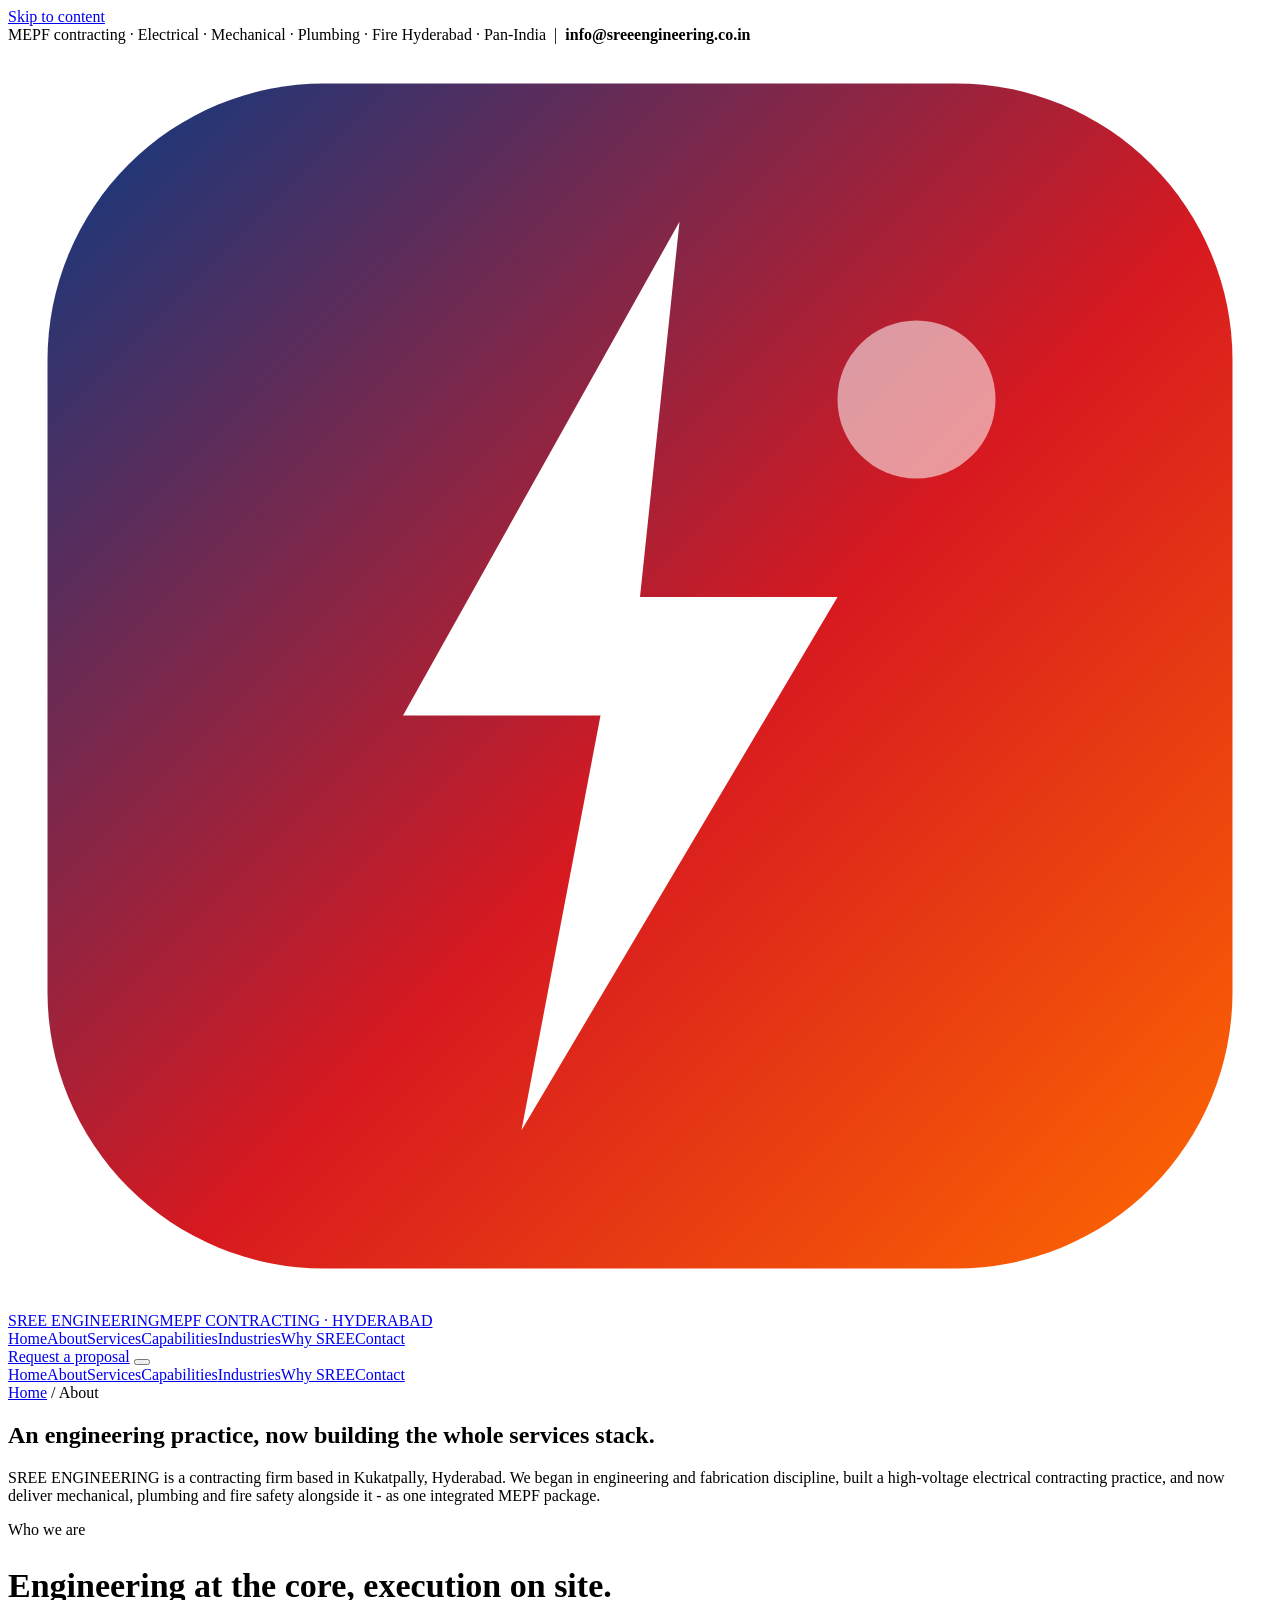
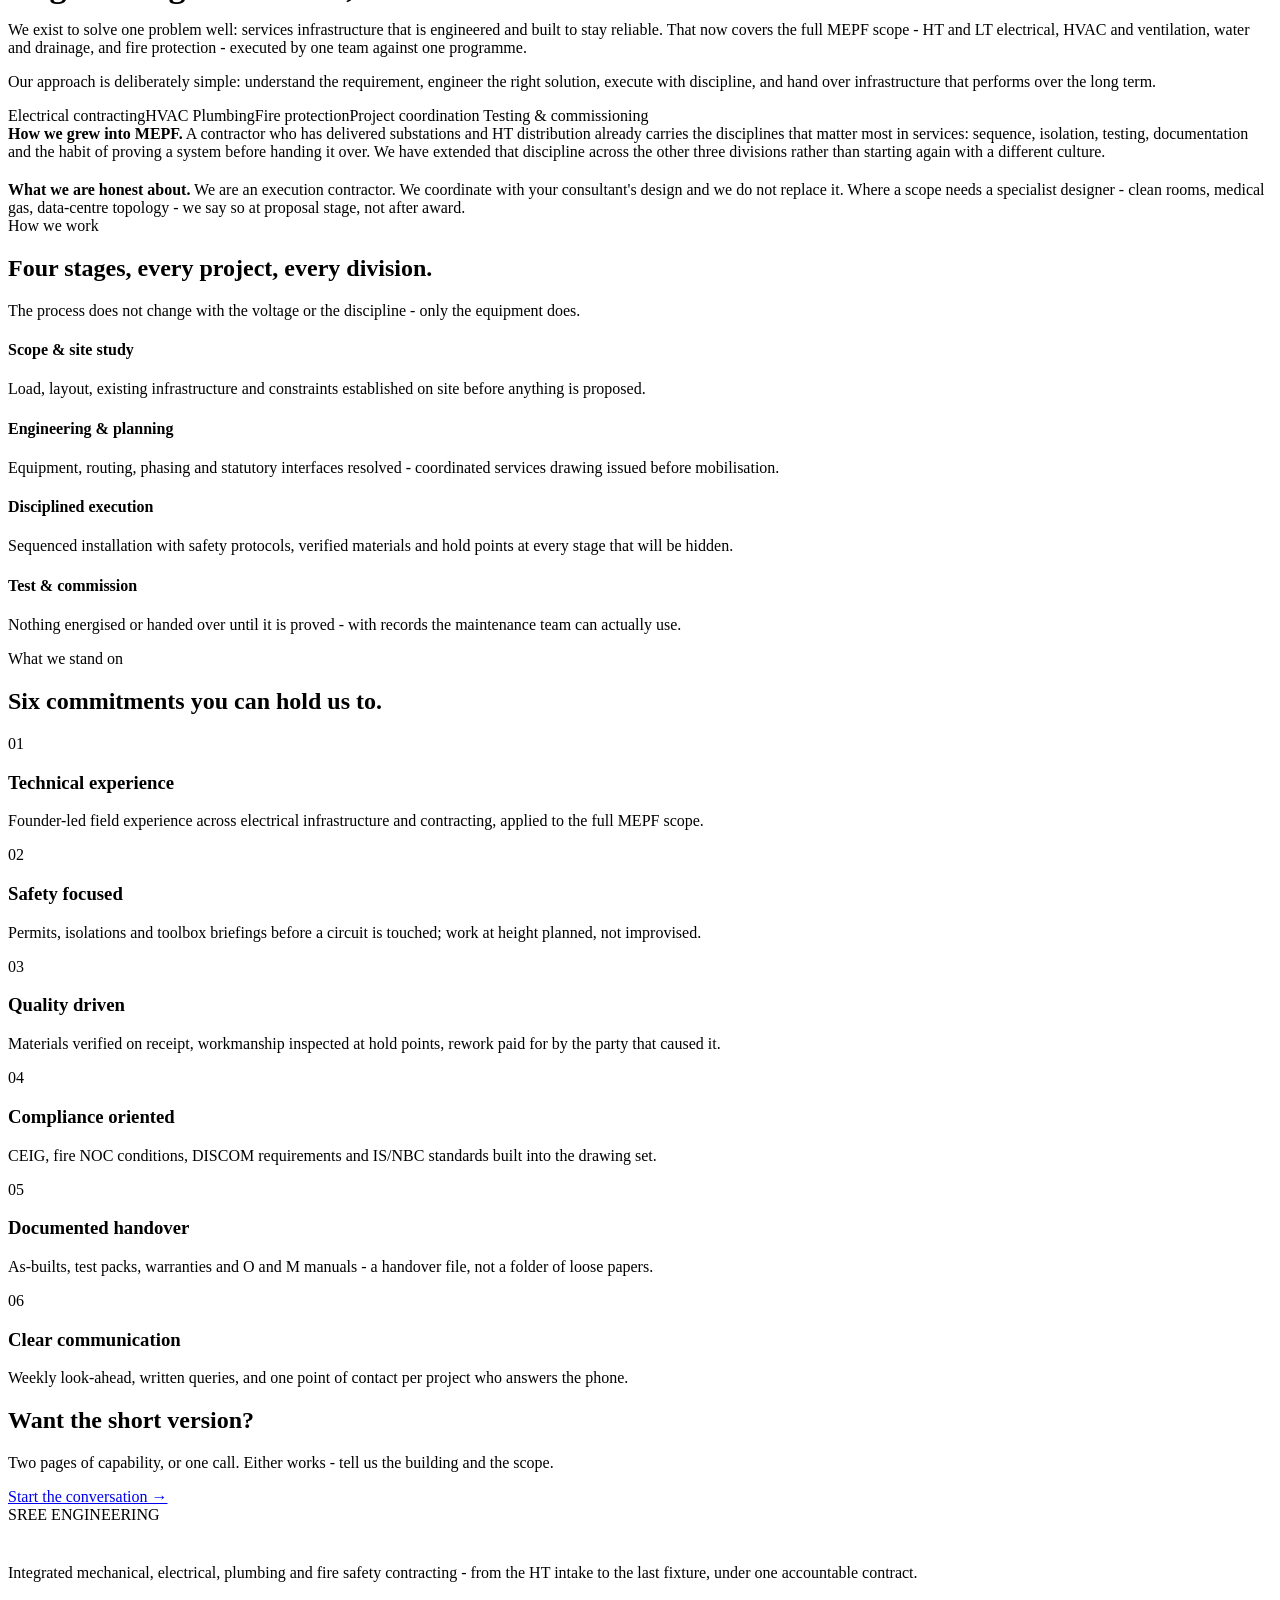
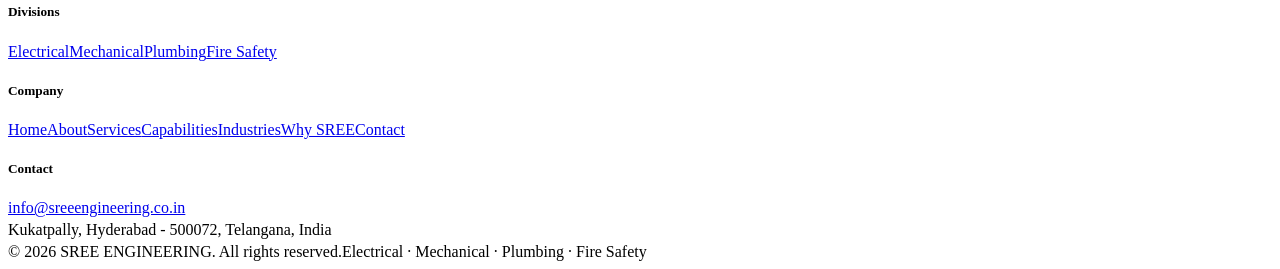
==== about.html @ 5184d6db "Add about.html" ====
<!DOCTYPE html>
<html lang="en">
<head>
<meta charset="utf-8">
<meta name="viewport" content="width=device-width,initial-scale=1">
<title>About | SREE ENGINEERING - MEPF Contracting Practice, Hyderabad</title>
<meta name="description" content="An engineering-led contracting practice in Hyderabad delivering integrated MEPF: electrical, mechanical, plumbing and fire safety, from design coordination to commissioning and handover.">
<meta name="theme-color" content="#111111">
<link rel="preconnect" href="https://fonts.googleapis.com">
<link rel="preconnect" href="https://fonts.gstatic.com" crossorigin>
<link href="https://fonts.googleapis.com/css2?family=Poppins:wght@600;700;800&family=Roboto:wght@400;500;700&family=JetBrains+Mono:wght@500&display=swap" rel="stylesheet">
<link rel="stylesheet" href="assets/style.css">
<link rel="icon" href="data:image/svg+xml,<svg xmlns='http://www.w3.org/2000/svg' viewBox='0 0 64 64'><rect width='64' height='64' rx='14' fill='%23D71920'/><path d='M34 8 20 34h10l-4 22 16-27H32z' fill='white'/></svg>">
</head>
<body>
<a class="skip" href="#main">Skip to content</a>
<div class="topbar"><div class="wrap">
  <span class="hide-m">MEPF contracting &middot; Electrical &middot; Mechanical &middot; Plumbing &middot; Fire</span>
  <span>Hyderabad &middot; Pan-India &nbsp;|&nbsp; <b>info@sreeengineering.co.in</b></span>
</div></div>
<header class="nav"><div class="wrap nav-inner">
  <a class="brand" href="index.html"><svg class="brand-mark" viewBox="0 0 64 64" aria-hidden="true">
<defs><linearGradient id="bg1" x1="0" y1="0" x2="1" y2="1">
<stop offset="0" stop-color="#0A3A82"/><stop offset=".55" stop-color="#D71920"/><stop offset="1" stop-color="#FF6A00"/>
</linearGradient></defs>
<rect x="2" y="2" width="60" height="60" rx="14" fill="url(#bg1)"/>
<path d="M34 9 L20 34 h10 l-4 21 16-27H32z" fill="#fff"/>
<circle cx="46" cy="18" r="4" fill="rgba(255,255,255,.55)"/>
</svg><span class="brand-text"><span class="brand-name">SREE ENGINEERING</span><span class="brand-tag">MEPF CONTRACTING &middot; HYDERABAD</span></span></a>
  <nav class="nav-links"><a href="index.html">Home</a><a href="about.html" class="active">About</a><a href="services.html">Services</a><a href="capabilities.html">Capabilities</a><a href="industries.html">Industries</a><a href="why-sree.html">Why SREE</a><a href="contact.html">Contact</a></nav>
  <a class="nav-cta" href="contact.html">Request a proposal</a>
  <button class="burger" id="burger" aria-label="Menu" aria-expanded="false"><span></span><span></span><span></span></button>
</div></header>
<div class="mmenu" id="mmenu"><a href="index.html">Home</a><a href="about.html">About</a><a href="services.html">Services</a><a href="capabilities.html">Capabilities</a><a href="industries.html">Industries</a><a href="why-sree.html">Why SREE</a><a href="contact.html">Contact</a></div>

<section class="phero" style="--accent:#0E4DA4"><div class="wrap">
 <div class="crumb"><a href="index.html">Home</a> / About</div>
 <h1>An engineering practice, now building the whole services stack.</h1>
 <p>SREE ENGINEERING is a contracting firm based in Kukatpally, Hyderabad. We began in engineering and
 fabrication discipline, built a high-voltage electrical contracting practice, and now deliver mechanical,
 plumbing and fire safety alongside it - as one integrated MEPF package.</p>
</div></section>

<section class="sec"><div class="wrap">
 <div class="two">
  <div>
   <div class="sec-index">Who we are</div>
   <h2 style="font-size:clamp(24px,2.8vw,34px);margin-bottom:16px">Engineering at the core, execution on site.</h2>
   <p style="color:var(--text2)">We exist to solve one problem well: services infrastructure that is engineered
   and built to stay reliable. That now covers the full MEPF scope - HT and LT electrical, HVAC and ventilation,
   water and drainage, and fire protection - executed by one team against one programme.</p>
   <p style="color:var(--text2);margin-top:12px">Our approach is deliberately simple: understand the requirement,
   engineer the right solution, execute with discipline, and hand over infrastructure that performs over the
   long term.</p>
   <div class="tagrow"><span class="tag">Electrical contracting</span><span class="tag">HVAC</span>
   <span class="tag">Plumbing</span><span class="tag">Fire protection</span><span class="tag">Project coordination</span>
   <span class="tag">Testing &amp; commissioning</span></div>
  </div>
  <div>
   <div class="note"><b>How we grew into MEPF.</b> A contractor who has delivered substations and HT distribution
   already carries the disciplines that matter most in services: sequence, isolation, testing, documentation and
   the habit of proving a system before handing it over. We have extended that discipline across the other three
   divisions rather than starting again with a different culture.</div>
   <div style="margin-top:20px" class="note"><b>What we are honest about.</b> We are an execution
   contractor. We coordinate with your consultant's design and we do not replace it. Where a scope needs a
   specialist designer - clean rooms, medical gas, data-centre topology - we say so at proposal stage, not after
   award.</div>
  </div>
 </div>
</div></section>

<section class="sec alt"><div class="wrap">
 <div class="sec-head"><div><div class="sec-index">How we work</div><h2>Four stages, every project, every division.</h2></div>
 <p class="lead">The process does not change with the voltage or the discipline - only the equipment does.</p></div>
 <div class="proc">
  <div class="pstep"><h4>Scope &amp; site study</h4><p>Load, layout, existing infrastructure and constraints established on site before anything is proposed.</p></div>
  <div class="pstep"><h4>Engineering &amp; planning</h4><p>Equipment, routing, phasing and statutory interfaces resolved - coordinated services drawing issued before mobilisation.</p></div>
  <div class="pstep"><h4>Disciplined execution</h4><p>Sequenced installation with safety protocols, verified materials and hold points at every stage that will be hidden.</p></div>
  <div class="pstep"><h4>Test &amp; commission</h4><p>Nothing energised or handed over until it is proved - with records the maintenance team can actually use.</p></div>
 </div>
</div></section>

<section class="sec"><div class="wrap">
 <div class="sec-head"><div><div class="sec-index">What we stand on</div><h2>Six commitments you can hold us to.</h2></div></div>
 <div class="pillars">
  <div class="pill"><div class="n">01</div><h3>Technical experience</h3><p>Founder-led field experience across electrical infrastructure and contracting, applied to the full MEPF scope.</p></div>
  <div class="pill"><div class="n">02</div><h3>Safety focused</h3><p>Permits, isolations and toolbox briefings before a circuit is touched; work at height planned, not improvised.</p></div>
  <div class="pill"><div class="n">03</div><h3>Quality driven</h3><p>Materials verified on receipt, workmanship inspected at hold points, rework paid for by the party that caused it.</p></div>
  <div class="pill"><div class="n">04</div><h3>Compliance oriented</h3><p>CEIG, fire NOC conditions, DISCOM requirements and IS/NBC standards built into the drawing set.</p></div>
  <div class="pill"><div class="n">05</div><h3>Documented handover</h3><p>As-builts, test packs, warranties and O and M manuals - a handover file, not a folder of loose papers.</p></div>
  <div class="pill"><div class="n">06</div><h3>Clear communication</h3><p>Weekly look-ahead, written queries, and one point of contact per project who answers the phone.</p></div>
 </div>
</div></section>

<section class="cta"><div class="wrap">
<div><h2>Want the short version?</h2><p>Two pages of capability, or one call. Either works - tell us the building and the scope.</p></div>
<a class="btn" href="contact.html">Start the conversation &rarr;</a>
</div></section>
<footer>
<div class="wrap">
 <div class="fgrid">
  <div>
    <div class="fbrand">SREE ENGINEERING</div>
    <div class="mono" style="color:rgba(255,255,255,.4);margin-top:6px">MEPF CONTRACTING</div>
    <p class="fnote">Integrated mechanical, electrical, plumbing and fire safety contracting - from the HT intake to the last fixture, under one accountable contract.</p>
  </div>
  <div><h5>Divisions</h5><a href="electrical.html">Electrical</a><a href="mechanical.html">Mechanical</a><a href="plumbing.html">Plumbing</a><a href="fire.html">Fire Safety</a></div>
  <div><h5>Company</h5><a href="index.html">Home</a><a href="about.html">About</a><a href="services.html">Services</a><a href="capabilities.html">Capabilities</a><a href="industries.html">Industries</a><a href="why-sree.html">Why SREE</a><a href="contact.html">Contact</a></div>
  <div><h5>Contact</h5>
    <a href="mailto:info@sreeengineering.co.in">info@sreeengineering.co.in</a>
    <span style="display:block;padding:4px 0">Kukatpally, Hyderabad - 500072, Telangana, India</span>
  </div>
 </div>
 <div class="fbar"><span>&copy; <span id="yr">2026</span> SREE ENGINEERING. All rights reserved.</span><span>Electrical &middot; Mechanical &middot; Plumbing &middot; Fire Safety</span></div>
</div>
</footer>
<script>
(function(){
 var b=document.getElementById('burger'),m=document.getElementById('mmenu');
 if(b&&m){b.addEventListener('click',function(){var o=m.classList.toggle('open');b.classList.toggle('open',o);b.setAttribute('aria-expanded',o?'true':'false');});}
 var y=document.getElementById('yr'); if(y){y.textContent=new Date().getFullYear();}
})();
</script>
</body></html>
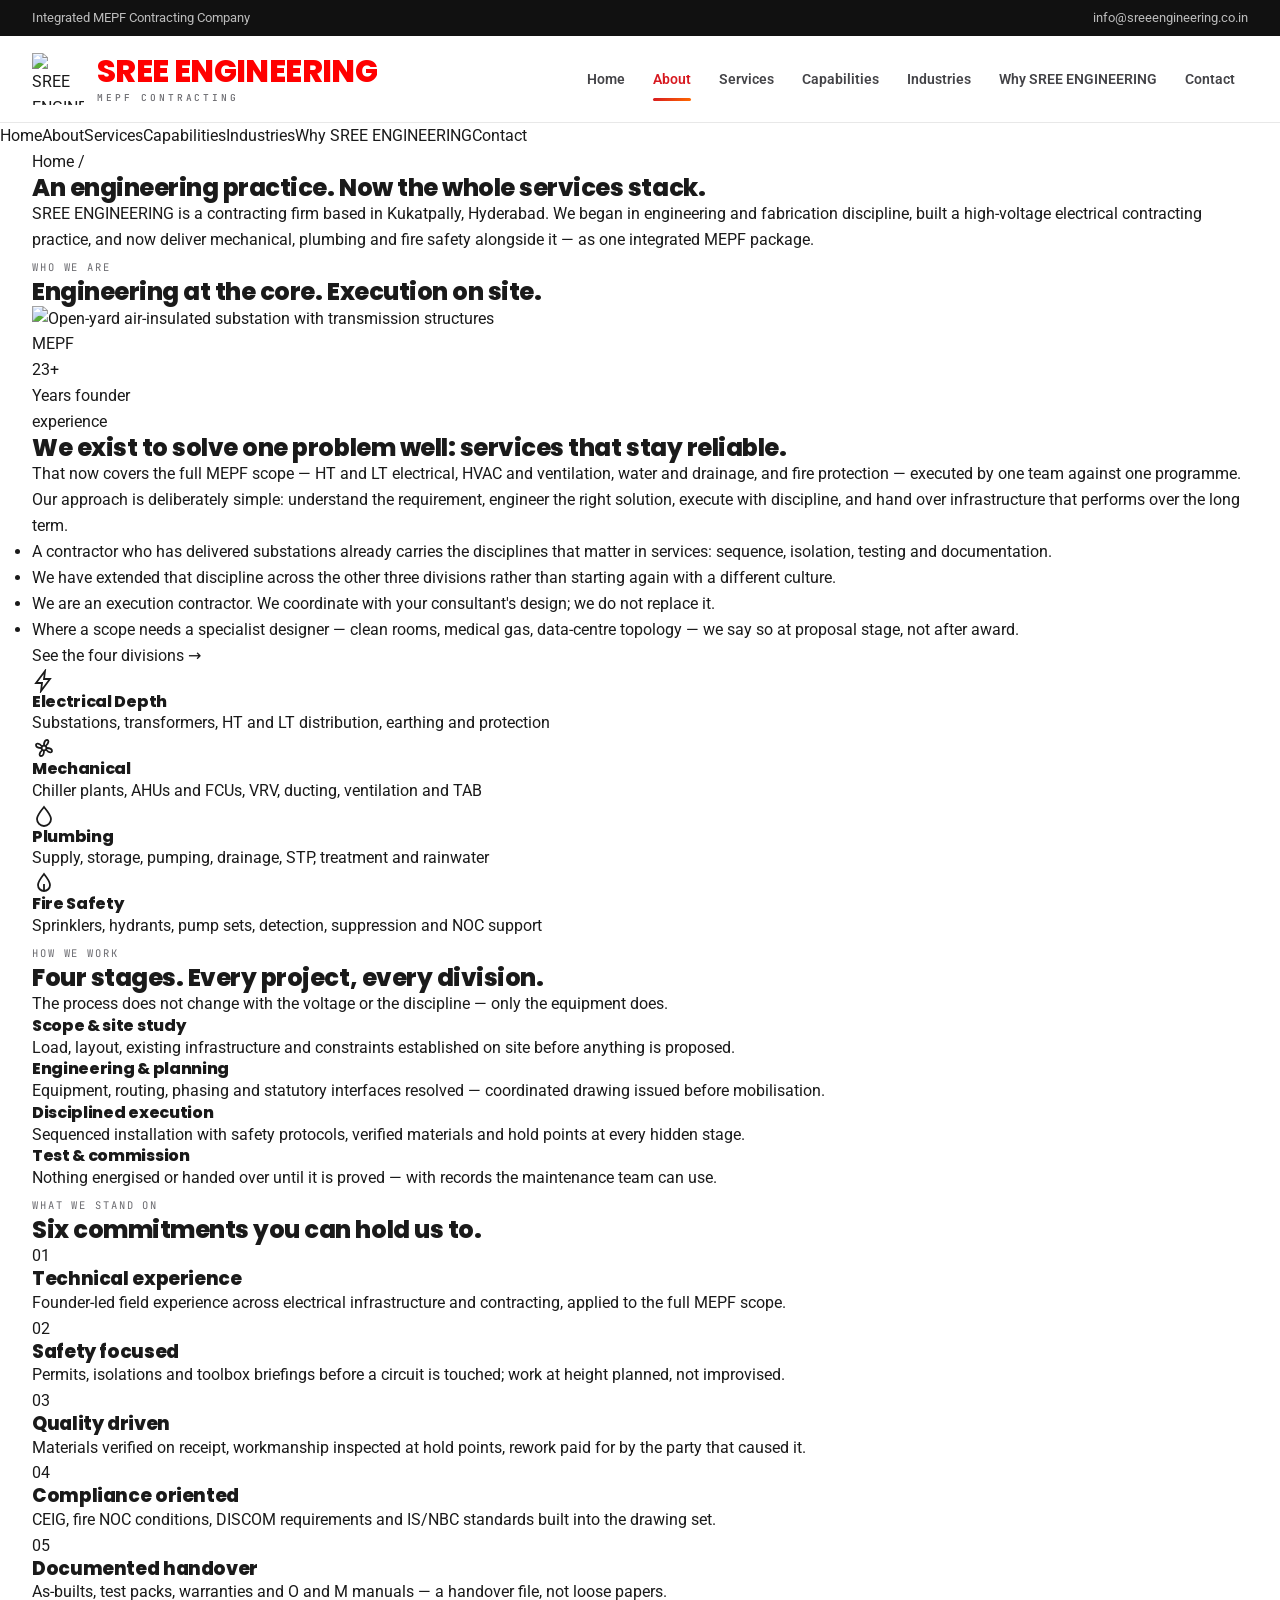
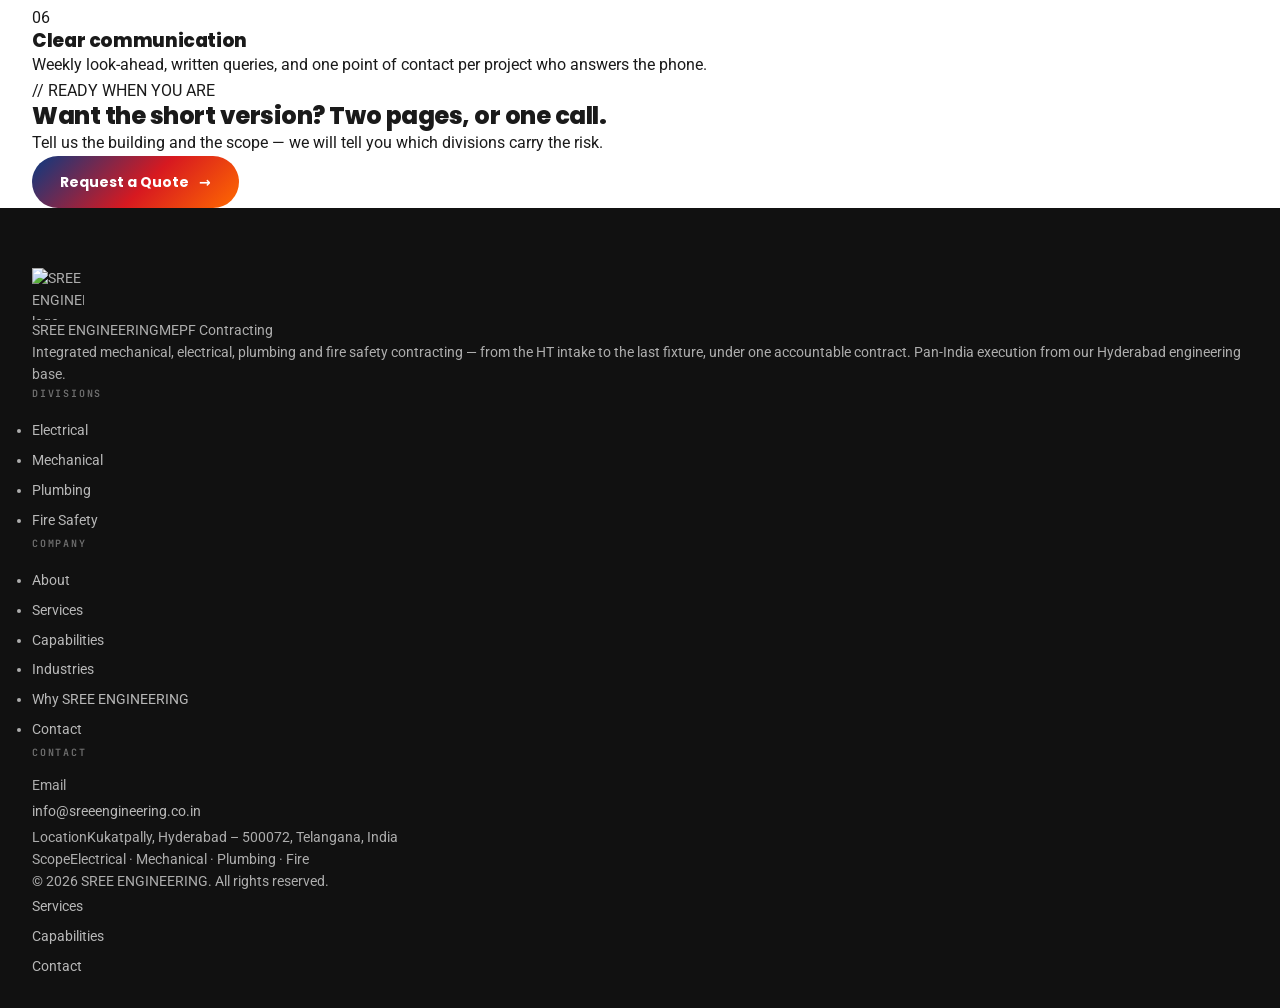
==== commit 626c189a: "Rebuild on brand design system: about.html" ====
--- a/about.html
+++ b/about.html
@@ -1,124 +1,145 @@
 <!DOCTYPE html>
-<html lang="en">
+<html lang="en-IN">
 <head>
 <meta charset="utf-8">
 <meta name="viewport" content="width=device-width,initial-scale=1">
-<title>About | SREE ENGINEERING - MEPF Contracting Practice, Hyderabad</title>
-<meta name="description" content="An engineering-led contracting practice in Hyderabad delivering integrated MEPF: electrical, mechanical, plumbing and fire safety, from design coordination to commissioning and handover.">
+<title>About | SREE ENGINEERING - Integrated MEPF Contracting Practice, Hyderabad</title>
+<meta name="description" content="SREE ENGINEERING is an engineering-led contracting practice in Kukatpally, Hyderabad, delivering integrated MEPF: electrical, mechanical, plumbing and fire safety.">
 <meta name="theme-color" content="#111111">
+<meta property="og:title" content="About | SREE ENGINEERING - Integrated MEPF Contracting Practice, Hyderabad">
+<meta property="og:description" content="SREE ENGINEERING is an engineering-led contracting practice in Kukatpally, Hyderabad, delivering integrated MEPF: electrical, mechanical, plumbing and fire safety.">
+<meta property="og:type" content="website">
+<meta property="og:image" content="assets/img/theirs-1.jpg">
+<link rel="icon" href="assets/logo.png">
 <link rel="preconnect" href="https://fonts.googleapis.com">
 <link rel="preconnect" href="https://fonts.gstatic.com" crossorigin>
-<link href="https://fonts.googleapis.com/css2?family=Poppins:wght@600;700;800&family=Roboto:wght@400;500;700&family=JetBrains+Mono:wght@500&display=swap" rel="stylesheet">
+<link href="https://fonts.googleapis.com/css2?family=Poppins:wght@300;400;500;600;700;800&family=Roboto:wght@300;400;500;700&family=JetBrains+Mono:wght@400;500;600&display=swap" rel="stylesheet">
 <link rel="stylesheet" href="assets/style.css">
-<link rel="icon" href="data:image/svg+xml,<svg xmlns='http://www.w3.org/2000/svg' viewBox='0 0 64 64'><rect width='64' height='64' rx='14' fill='%23D71920'/><path d='M34 8 20 34h10l-4 22 16-27H32z' fill='white'/></svg>">
+<link rel="stylesheet" href="assets/mepf.css">
 </head>
 <body>
-<a class="skip" href="#main">Skip to content</a>
-<div class="topbar"><div class="wrap">
-  <span class="hide-m">MEPF contracting &middot; Electrical &middot; Mechanical &middot; Plumbing &middot; Fire</span>
-  <span>Hyderabad &middot; Pan-India &nbsp;|&nbsp; <b>info@sreeengineering.co.in</b></span>
-</div></div>
-<header class="nav"><div class="wrap nav-inner">
-  <a class="brand" href="index.html"><svg class="brand-mark" viewBox="0 0 64 64" aria-hidden="true">
-<defs><linearGradient id="bg1" x1="0" y1="0" x2="1" y2="1">
-<stop offset="0" stop-color="#0A3A82"/><stop offset=".55" stop-color="#D71920"/><stop offset="1" stop-color="#FF6A00"/>
-</linearGradient></defs>
-<rect x="2" y="2" width="60" height="60" rx="14" fill="url(#bg1)"/>
-<path d="M34 9 L20 34 h10 l-4 21 16-27H32z" fill="#fff"/>
-<circle cx="46" cy="18" r="4" fill="rgba(255,255,255,.55)"/>
-</svg><span class="brand-text"><span class="brand-name">SREE ENGINEERING</span><span class="brand-tag">MEPF CONTRACTING &middot; HYDERABAD</span></span></a>
-  <nav class="nav-links"><a href="index.html">Home</a><a href="about.html" class="active">About</a><a href="services.html">Services</a><a href="capabilities.html">Capabilities</a><a href="industries.html">Industries</a><a href="why-sree.html">Why SREE</a><a href="contact.html">Contact</a></nav>
-  <a class="nav-cta" href="contact.html">Request a proposal</a>
-  <button class="burger" id="burger" aria-label="Menu" aria-expanded="false"><span></span><span></span><span></span></button>
-</div></header>
-<div class="mmenu" id="mmenu"><a href="index.html">Home</a><a href="about.html">About</a><a href="services.html">Services</a><a href="capabilities.html">Capabilities</a><a href="industries.html">Industries</a><a href="why-sree.html">Why SREE</a><a href="contact.html">Contact</a></div>
 
-<section class="phero" style="--accent:#0E4DA4"><div class="wrap">
- <div class="crumb"><a href="index.html">Home</a> / About</div>
- <h1>An engineering practice, now building the whole services stack.</h1>
- <p>SREE ENGINEERING is a contracting firm based in Kukatpally, Hyderabad. We began in engineering and
- fabrication discipline, built a high-voltage electrical contracting practice, and now deliver mechanical,
- plumbing and fire safety alongside it - as one integrated MEPF package.</p>
-</div></section>
-
-<section class="sec"><div class="wrap">
- <div class="two">
-  <div>
-   <div class="sec-index">Who we are</div>
-   <h2 style="font-size:clamp(24px,2.8vw,34px);margin-bottom:16px">Engineering at the core, execution on site.</h2>
-   <p style="color:var(--text2)">We exist to solve one problem well: services infrastructure that is engineered
-   and built to stay reliable. That now covers the full MEPF scope - HT and LT electrical, HVAC and ventilation,
-   water and drainage, and fire protection - executed by one team against one programme.</p>
-   <p style="color:var(--text2);margin-top:12px">Our approach is deliberately simple: understand the requirement,
-   engineer the right solution, execute with discipline, and hand over infrastructure that performs over the
-   long term.</p>
-   <div class="tagrow"><span class="tag">Electrical contracting</span><span class="tag">HVAC</span>
-   <span class="tag">Plumbing</span><span class="tag">Fire protection</span><span class="tag">Project coordination</span>
-   <span class="tag">Testing &amp; commissioning</span></div>
+<div class="topbar">
+  <div class="wrap">
+    <span class="hide-m">Integrated MEPF Contracting Company</span>
+    <span class="em">info@sreeengineering.co.in</span>
   </div>
-  <div>
-   <div class="note"><b>How we grew into MEPF.</b> A contractor who has delivered substations and HT distribution
-   already carries the disciplines that matter most in services: sequence, isolation, testing, documentation and
-   the habit of proving a system before handing it over. We have extended that discipline across the other three
-   divisions rather than starting again with a different culture.</div>
-   <div style="margin-top:20px" class="note"><b>What we are honest about.</b> We are an execution
-   contractor. We coordinate with your consultant's design and we do not replace it. Where a scope needs a
-   specialist designer - clean rooms, medical gas, data-centre topology - we say so at proposal stage, not after
-   award.</div>
+</div>
+<header class="nav" id="nav">
+  <div class="wrap nav-inner">
+    <a aria-label='SREE ENGINEERING home' class='brand' href='index.html'>
+      <img src="assets/logo.png" alt="SREE ENGINEERING logo" class="brand-mark">
+      <span class="brand-text"><span class="brand-name">SREE ENGINEERING</span><span class="brand-tag">MEPF Contracting</span></span>
+    </a>
+    <div class="nav-right">
+      <nav class="nav-links" aria-label="Primary"><a href="index.html">Home</a><a class="active" href="about.html">About</a><a href="services.html">Services</a><a href="capabilities.html">Capabilities</a><a href="industries.html">Industries</a><a href="why-sree.html">Why SREE ENGINEERING</a><a href="contact.html">Contact</a></nav>
+      <button class="burger" id="burger" aria-label="Open menu"><span></span><span></span><span></span></button>
+    </div>
   </div>
- </div>
-</div></section>
-
-<section class="sec alt"><div class="wrap">
- <div class="sec-head"><div><div class="sec-index">How we work</div><h2>Four stages, every project, every division.</h2></div>
- <p class="lead">The process does not change with the voltage or the discipline - only the equipment does.</p></div>
- <div class="proc">
-  <div class="pstep"><h4>Scope &amp; site study</h4><p>Load, layout, existing infrastructure and constraints established on site before anything is proposed.</p></div>
-  <div class="pstep"><h4>Engineering &amp; planning</h4><p>Equipment, routing, phasing and statutory interfaces resolved - coordinated services drawing issued before mobilisation.</p></div>
-  <div class="pstep"><h4>Disciplined execution</h4><p>Sequenced installation with safety protocols, verified materials and hold points at every stage that will be hidden.</p></div>
-  <div class="pstep"><h4>Test &amp; commission</h4><p>Nothing energised or handed over until it is proved - with records the maintenance team can actually use.</p></div>
- </div>
-</div></section>
-
-<section class="sec"><div class="wrap">
- <div class="sec-head"><div><div class="sec-index">What we stand on</div><h2>Six commitments you can hold us to.</h2></div></div>
- <div class="pillars">
-  <div class="pill"><div class="n">01</div><h3>Technical experience</h3><p>Founder-led field experience across electrical infrastructure and contracting, applied to the full MEPF scope.</p></div>
-  <div class="pill"><div class="n">02</div><h3>Safety focused</h3><p>Permits, isolations and toolbox briefings before a circuit is touched; work at height planned, not improvised.</p></div>
-  <div class="pill"><div class="n">03</div><h3>Quality driven</h3><p>Materials verified on receipt, workmanship inspected at hold points, rework paid for by the party that caused it.</p></div>
-  <div class="pill"><div class="n">04</div><h3>Compliance oriented</h3><p>CEIG, fire NOC conditions, DISCOM requirements and IS/NBC standards built into the drawing set.</p></div>
-  <div class="pill"><div class="n">05</div><h3>Documented handover</h3><p>As-builts, test packs, warranties and O and M manuals - a handover file, not a folder of loose papers.</p></div>
-  <div class="pill"><div class="n">06</div><h3>Clear communication</h3><p>Weekly look-ahead, written queries, and one point of contact per project who answers the phone.</p></div>
- </div>
-</div></section>
-
-<section class="cta"><div class="wrap">
-<div><h2>Want the short version?</h2><p>Two pages of capability, or one call. Either works - tell us the building and the scope.</p></div>
-<a class="btn" href="contact.html">Start the conversation &rarr;</a>
-</div></section>
+</header>
+<div class="mobile-menu" id="mobileMenu"><a href="index.html">Home</a><a class="active" href="about.html">About</a><a href="services.html">Services</a><a href="capabilities.html">Capabilities</a><a href="industries.html">Industries</a><a href="why-sree.html">Why SREE ENGINEERING</a><a href="contact.html">Contact</a></div>
+<section class="page-hero">
+  <div class="page-hero-img"><img src="assets/img/theirs-1.jpg" alt=""></div>
+  <div class="wrap">
+    <div class="crumb"><a href="index.html">Home</a> / </div>
+    <h1>An engineering practice. <span class="r">Now the whole services stack.</span></h1>
+    <p>SREE ENGINEERING is a contracting firm based in Kukatpally, Hyderabad. We began in engineering and fabrication discipline, built a high-voltage electrical contracting practice, and now deliver mechanical, plumbing and fire safety alongside it &mdash; as one integrated MEPF package.</p>
+  </div>
+</section><section class="section">
+  <div class="wrap">
+    <div class="section-head reveal">
+      <span class="eyebrow">Who We Are</span>
+      <h2>Engineering at the core. <span class="r">Execution on site.</span></h2>
+      <p></p>
+    </div>
+    <div class="about-grid">
+    <div class="about-media reveal"><div class="frame"><img src="assets/img/theirs-2.jpg" alt="Open-yard air-insulated substation with transmission structures" loading="lazy"></div>
+      <div class="badge">MEPF</div><div class="exp"><div class="n">23+</div><div class="t">Years founder<br>experience</div></div></div>
+    <div class="about-body reveal" data-d="1">
+      <h2>We exist to solve one problem well: <span class="r">services that stay reliable.</span></h2>
+      <p class="lead">That now covers the full MEPF scope &mdash; HT and LT electrical, HVAC and ventilation, water
+      and drainage, and fire protection &mdash; executed by one team against one programme.</p>
+      <p>Our approach is deliberately simple: understand the requirement, engineer the right solution, execute with
+      discipline, and hand over infrastructure that performs over the long term.</p>
+      <ul class="about-checks">
+        <li>A contractor who has delivered substations already carries the disciplines that matter in services:
+        sequence, isolation, testing and documentation.</li>
+        <li>We have extended that discipline across the other three divisions rather than starting again with a
+        different culture.</li>
+        <li>We are an execution contractor. We coordinate with your consultant's design; we do not replace it.</li>
+        <li>Where a scope needs a specialist designer &mdash; clean rooms, medical gas, data-centre topology &mdash;
+        we say so at proposal stage, not after award.</li>
+      </ul>
+      <a class="about-link" href="services.html">See the four divisions <span class="arr">&rarr;</span></a>
+    </div>
+  </div>
+  </div>
+</section><section class="cred"><div class="wrap"><div class="cred-grid"><div class="cred-item reveal"><span class="ic"><svg width="24" height="24" viewBox="0 0 24 24" fill="none" stroke="currentColor" stroke-width="1.8"><path d="M13 2 4 14h6l-1 8 9-12h-6z"/></svg></span><h4>Electrical Depth</h4><p>Substations, transformers, HT and LT distribution, earthing and protection</p></div><div class="cred-item reveal" data-d="1"><span class="ic"><svg width="24" height="24" viewBox="0 0 24 24" fill="none" stroke="currentColor" stroke-width="1.8"><circle cx="12" cy="12" r="2.4"/><path d="M12 9.6c0-3 1-5.6 3-5.6s2 3-1 5.6M14.4 12c3 0 5.6 1 5.6 3s-3 2-5.6-1M12 14.4c0 3-1 5.6-3 5.6s-2-3 1-5.6M9.6 12c-3 0-5.6-1-5.6-3s3-2 5.6 1"/></svg></span><h4>Mechanical</h4><p>Chiller plants, AHUs and FCUs, VRV, ducting, ventilation and TAB</p></div><div class="cred-item reveal" data-d="2"><span class="ic"><svg width="24" height="24" viewBox="0 0 24 24" fill="none" stroke="currentColor" stroke-width="1.8"><path d="M12 3c5 6 7 9 7 12a7 7 0 0 1-14 0c0-3 2-6 7-12z"/></svg></span><h4>Plumbing</h4><p>Supply, storage, pumping, drainage, STP, treatment and rainwater</p></div><div class="cred-item reveal" data-d="3"><span class="ic"><svg width="24" height="24" viewBox="0 0 24 24" fill="none" stroke="currentColor" stroke-width="1.8"><path d="M12 3c4 5 6 8 6 11a6 6 0 0 1-12 0c0-3 2-6 6-11z"/><path d="M12 13v6"/></svg></span><h4>Fire Safety</h4><p>Sprinklers, hydrants, pump sets, detection, suppression and NOC support</p></div></div></div></section><section class="section grey">
+  <div class="wrap">
+    <div class="section-head reveal">
+      <span class="eyebrow">How We Work</span>
+      <h2>Four stages. <span class="r">Every project, every division.</span></h2>
+      <p>The process does not change with the voltage or the discipline &mdash; only the equipment does.</p>
+    </div>
+    <div class="process-grid"><div class="step reveal"><h4>Scope &amp; site study</h4><p>Load, layout, existing infrastructure and constraints established on site before anything is proposed.</p></div><div class="step reveal"><h4>Engineering &amp; planning</h4><p>Equipment, routing, phasing and statutory interfaces resolved &mdash; coordinated drawing issued before mobilisation.</p></div><div class="step reveal"><h4>Disciplined execution</h4><p>Sequenced installation with safety protocols, verified materials and hold points at every hidden stage.</p></div><div class="step reveal"><h4>Test &amp; commission</h4><p>Nothing energised or handed over until it is proved &mdash; with records the maintenance team can use.</p></div></div>
+  </div>
+</section><section class="section">
+  <div class="wrap">
+    <div class="section-head reveal">
+      <span class="eyebrow">What We Stand On</span>
+      <h2>Six commitments <span class="r">you can hold us to.</span></h2>
+      <p></p>
+    </div>
+    <div class="why-grid "><div class="why-card reveal"><span class="num">01</span><h3>Technical experience</h3><p>Founder-led field experience across electrical infrastructure and contracting, applied to the full MEPF scope.</p></div><div class="why-card reveal" data-d="1"><span class="num">02</span><h3>Safety focused</h3><p>Permits, isolations and toolbox briefings before a circuit is touched; work at height planned, not improvised.</p></div><div class="why-card reveal" data-d="2"><span class="num">03</span><h3>Quality driven</h3><p>Materials verified on receipt, workmanship inspected at hold points, rework paid for by the party that caused it.</p></div><div class="why-card reveal" data-d="3"><span class="num">04</span><h3>Compliance oriented</h3><p>CEIG, fire NOC conditions, DISCOM requirements and IS/NBC standards built into the drawing set.</p></div><div class="why-card reveal" data-d="0"><span class="num">05</span><h3>Documented handover</h3><p>As-builts, test packs, warranties and O and M manuals &mdash; a handover file, not loose papers.</p></div><div class="why-card reveal" data-d="1"><span class="num">06</span><h3>Clear communication</h3><p>Weekly look-ahead, written queries, and one point of contact per project who answers the phone.</p></div></div>
+  </div>
+</section><section class="cta-band">
+  <div class="wrap cta-inner">
+    <span class="eyebrow-c reveal">// READY WHEN YOU ARE</span>
+    <h2 class="reveal" data-d="1">Want the short version? <span class="o">Two pages, or one call.</span></h2>
+    <p class="reveal" data-d="2">Tell us the building and the scope &mdash; we will tell you which divisions carry the risk.</p>
+    <div class="cta-actions reveal" data-d="3">
+      <a class='btn btn-primary' href='contact.html'>Request a Quote <span class="arr">&rarr;</span></a>
+      <a class='btn btn-outline' href='contact.html' style='border-color:rgba(255,255,255,.4);color:#fff;'>Contact Us</a>
+    </div>
+  </div>
+</section>
 <footer>
-<div class="wrap">
- <div class="fgrid">
-  <div>
-    <div class="fbrand">SREE ENGINEERING</div>
-    <div class="mono" style="color:rgba(255,255,255,.4);margin-top:6px">MEPF CONTRACTING</div>
-    <p class="fnote">Integrated mechanical, electrical, plumbing and fire safety contracting - from the HT intake to the last fixture, under one accountable contract.</p>
+  <div class="wrap">
+    <div class="foot-grid">
+      <div class="foot-brand">
+        <img src="assets/logo.png" alt="SREE ENGINEERING logo" class="brand-mark">
+        <span class="bn-wrap"><span class="bn">SREE ENGINEERING</span><span class="bt">MEPF Contracting</span></span>
+        <p>Integrated mechanical, electrical, plumbing and fire safety contracting &mdash; from the HT intake to the last
+        fixture, under one accountable contract. Pan-India execution from our Hyderabad engineering base.</p>
+      </div>
+      <div class="foot-col">
+        <h5>Divisions</h5>
+        <ul><li><a href="electrical.html">Electrical</a></li><li><a href="mechanical.html">Mechanical</a></li><li><a href="plumbing.html">Plumbing</a></li><li><a href="fire.html">Fire Safety</a></li></ul>
+      </div>
+      <div class="foot-col">
+        <h5>Company</h5>
+        <ul>
+          <li><a href="about.html">About</a></li>
+          <li><a href="services.html">Services</a></li>
+          <li><a href="capabilities.html">Capabilities</a></li>
+          <li><a href="industries.html">Industries</a></li>
+          <li><a href="why-sree.html">Why SREE ENGINEERING</a></li>
+          <li><a href="contact.html">Contact</a></li>
+        </ul>
+      </div>
+      <div class="foot-col foot-contact">
+        <h5>Contact</h5>
+        <div class="row"><span class="k">Email</span><span class="v"><a href="mailto:info@sreeengineering.co.in">info@sreeengineering.co.in</a></span></div>
+        <div class="row"><span class="k">Location</span><span class="v">Kukatpally, Hyderabad &ndash; 500072, Telangana, India</span></div>
+        <div class="row"><span class="k">Scope</span><span class="v">Electrical &middot; Mechanical &middot; Plumbing &middot; Fire</span></div>
+      </div>
+    </div>
+    <div class="foot-bottom">
+      <span>&copy; <span id="yr">2026</span> SREE ENGINEERING. All rights reserved.</span>
+      <span class="lnks"><a href="services.html">Services</a><a href="capabilities.html">Capabilities</a><a href="contact.html">Contact</a></span>
+    </div>
   </div>
-  <div><h5>Divisions</h5><a href="electrical.html">Electrical</a><a href="mechanical.html">Mechanical</a><a href="plumbing.html">Plumbing</a><a href="fire.html">Fire Safety</a></div>
-  <div><h5>Company</h5><a href="index.html">Home</a><a href="about.html">About</a><a href="services.html">Services</a><a href="capabilities.html">Capabilities</a><a href="industries.html">Industries</a><a href="why-sree.html">Why SREE</a><a href="contact.html">Contact</a></div>
-  <div><h5>Contact</h5>
-    <a href="mailto:info@sreeengineering.co.in">info@sreeengineering.co.in</a>
-    <span style="display:block;padding:4px 0">Kukatpally, Hyderabad - 500072, Telangana, India</span>
-  </div>
- </div>
- <div class="fbar"><span>&copy; <span id="yr">2026</span> SREE ENGINEERING. All rights reserved.</span><span>Electrical &middot; Mechanical &middot; Plumbing &middot; Fire Safety</span></div>
-</div>
 </footer>
-<script>
-(function(){
- var b=document.getElementById('burger'),m=document.getElementById('mmenu');
- if(b&&m){b.addEventListener('click',function(){var o=m.classList.toggle('open');b.classList.toggle('open',o);b.setAttribute('aria-expanded',o?'true':'false');});}
- var y=document.getElementById('yr'); if(y){y.textContent=new Date().getFullYear();}
-})();
-</script>
-</body></html>
+<script src="assets/main.js"></script>
+</body>
+</html>
--- a/assets/style.css
+++ b/assets/style.css
@@ -0,0 +1,222 @@
+
+:root{
+ --white:#fff;--grey:#F5F5F5;--grey2:#EFEFEF;--grey3:#E8E8E8;
+ --charcoal:#111;--ink:#1a1a1a;--text2:#444448;--dim:#6b6b70;--faint:#9a9aa0;
+ --red:#D71920;--red-dark:#B0151B;--blue:#0E4DA4;--blue-dark:#0A3A82;--orange:#FF6A00;
+ --grad:linear-gradient(135deg,#0A3A82 0%,#D71920 55%,#FF6A00 100%);
+ --fd:'Poppins',system-ui,sans-serif;--fb:'Roboto',system-ui,sans-serif;--fm:'JetBrains Mono',monospace;
+ --maxw:1280px;--r:14px;--ease:cubic-bezier(.22,1,.36,1);
+ --shadow:0 4px 24px rgba(0,0,0,.06);--shadow-lg:0 18px 54px rgba(0,0,0,.12);
+}
+*,*::before,*::after{margin:0;padding:0;box-sizing:border-box}
+html{scroll-behavior:smooth}
+body{font-family:var(--fb);background:var(--white);color:var(--ink);line-height:1.62;-webkit-font-smoothing:antialiased;overflow-x:hidden}
+a{color:inherit;text-decoration:none}
+img,svg{display:block;max-width:100%}
+.wrap{max-width:var(--maxw);margin:0 auto;padding:0 32px}
+@media(max-width:640px){.wrap{padding:0 20px}}
+::selection{background:var(--orange);color:#fff}
+.mono{font-family:var(--fm);font-size:11.5px;letter-spacing:.14em;text-transform:uppercase;color:var(--dim)}
+h1,h2,h3,h4{font-family:var(--fd);letter-spacing:-.02em;line-height:1.1;font-weight:800}
+
+/* top bar */
+.topbar{background:var(--charcoal);color:#fff;font-size:12.5px;padding:8px 0}
+.topbar .wrap{display:flex;justify-content:space-between;gap:16px;align-items:center}
+.topbar span{color:rgba(255,255,255,.72)}
+.topbar b{color:var(--orange);font-weight:600}
+@media(max-width:760px){.topbar .hide-m{display:none}}
+
+/* nav */
+.nav{position:sticky;top:0;z-index:900;background:rgba(255,255,255,.94);backdrop-filter:blur(16px);border-bottom:1px solid var(--grey3)}
+.nav-inner{display:flex;align-items:center;justify-content:space-between;height:86px;gap:24px}
+.brand{display:flex;align-items:center;gap:13px;flex-shrink:0}
+.brand-mark{height:52px;width:52px}
+.brand-text{display:flex;flex-direction:column;line-height:1.05}
+.brand-name{font-family:var(--fd);font-weight:800;font-size:31px;letter-spacing:-.02em;color:#FF0000;white-space:nowrap}
+.brand-tag{font-family:var(--fm);font-size:9.5px;color:var(--dim);letter-spacing:.3em;text-transform:uppercase;font-weight:500;margin-top:5px;white-space:nowrap}
+@media(max-width:1180px){.brand-name{font-size:26px}}
+@media(max-width:420px){.brand-name{font-size:21px}.brand-mark{height:42px;width:42px}.brand-tag{letter-spacing:.2em}}
+.nav-links{display:flex;gap:2px;align-items:center}
+.nav-links a{font-size:14px;font-weight:600;color:var(--text2);padding:9px 13px;border-radius:8px;transition:.25s var(--ease);position:relative;white-space:nowrap}
+.nav-links a:hover{color:var(--charcoal);background:var(--grey)}
+.nav-links a.active{color:var(--red)}
+.nav-links a.active::after{content:'';position:absolute;left:13px;right:13px;bottom:-1px;height:2.5px;background:linear-gradient(135deg,var(--red),var(--orange));border-radius:2px}
+.nav-cta{font-size:13px;font-weight:700;padding:11px 22px;border-radius:100px;background:var(--grad);color:#fff;white-space:nowrap;transition:.3s var(--ease)}
+.nav-cta:hover{box-shadow:0 8px 26px rgba(215,25,32,.3);transform:translateY(-1px)}
+.burger{display:none;background:none;border:0;cursor:pointer;padding:8px;flex-direction:column;gap:5px}
+.burger span{width:24px;height:2.5px;background:var(--charcoal);border-radius:2px;transition:.3s}
+.burger.open span:nth-child(1){transform:rotate(45deg) translate(5px,5px)}
+.burger.open span:nth-child(2){opacity:0}
+.burger.open span:nth-child(3){transform:rotate(-45deg) translate(7px,-7px)}
+@media(max-width:1080px){.nav-links,.nav-cta{display:none}.burger{display:flex}}
+.mmenu{position:fixed;top:86px;left:0;right:0;z-index:899;background:#fff;border-bottom:1px solid var(--grey3);box-shadow:var(--shadow-lg);display:flex;flex-direction:column;padding:10px 26px 18px;transform:translateY(-135%);transition:transform .35s var(--ease)}
+.mmenu.open{transform:translateY(0)}
+.mmenu a{padding:13px 6px;font-size:15px;font-weight:600;border-bottom:1px solid var(--grey)}
+.mmenu a:last-child{border:0}
+
+/* hero */
+.hero{position:relative;background:var(--charcoal);color:#fff;overflow:hidden}
+.hero::before{content:'';position:absolute;inset:0;background:
+ radial-gradient(900px 420px at 82% -10%,rgba(215,25,32,.30),transparent 70%),
+ radial-gradient(700px 400px at 8% 110%,rgba(14,77,164,.35),transparent 70%)}
+.hero-grid{position:absolute;inset:0;opacity:.16;
+ background-image:linear-gradient(rgba(255,255,255,.18) 1px,transparent 1px),linear-gradient(90deg,rgba(255,255,255,.18) 1px,transparent 1px);
+ background-size:64px 64px;mask-image:linear-gradient(to bottom,rgba(0,0,0,.9),transparent 82%)}
+.hero-inner{position:relative;z-index:2;display:grid;grid-template-columns:1.15fr .85fr;gap:56px;padding:92px 0 84px;align-items:center}
+@media(max-width:980px){.hero-inner{grid-template-columns:1fr;gap:36px;padding:64px 0 56px}}
+.kicker{display:inline-flex;align-items:center;gap:10px;padding:8px 16px;border-radius:100px;background:rgba(215,25,32,.18);border:1px solid rgba(255,106,0,.45);font-family:var(--fm);font-size:10.5px;letter-spacing:.16em;text-transform:uppercase;color:#fff;margin-bottom:26px}
+.kicker i{width:6px;height:6px;border-radius:50%;background:var(--orange);display:inline-block}
+.hero h1{font-size:clamp(34px,4.6vw,62px);line-height:1.04;margin-bottom:22px}
+.hero h1 em{font-style:normal;background:var(--grad);-webkit-background-clip:text;background-clip:text;-webkit-text-fill-color:transparent}
+.hero p.lead{font-size:clamp(15px,1.3vw,18px);color:rgba(255,255,255,.78);max-width:56ch}
+.hero-actions{display:flex;gap:14px;margin-top:34px;flex-wrap:wrap}
+.btn{display:inline-flex;align-items:center;gap:10px;font-family:var(--fd);font-weight:700;font-size:14px;padding:15px 28px;border-radius:100px;transition:.3s var(--ease)}
+.btn-primary{background:var(--grad);color:#fff}
+.btn-primary:hover{box-shadow:0 10px 34px rgba(215,25,32,.35);transform:translateY(-2px)}
+.btn-ghost{border:1.5px solid rgba(255,255,255,.28);color:#fff}
+.btn-ghost:hover{border-color:var(--orange);color:var(--orange)}
+.btn-dark{background:var(--charcoal);color:#fff}
+.btn-dark:hover{background:#000;transform:translateY(-2px)}
+.hero-stats{display:flex;gap:40px;margin-top:52px;flex-wrap:wrap}
+.hstat .v{font-family:var(--fd);font-weight:800;font-size:clamp(24px,2.6vw,34px);color:var(--orange);letter-spacing:-.02em}
+.hstat .l{font-family:var(--fm);font-size:10px;letter-spacing:.16em;text-transform:uppercase;color:rgba(255,255,255,.55);margin-top:4px}
+
+/* division panel in hero */
+.divpanel{background:rgba(255,255,255,.045);border:1px solid rgba(255,255,255,.14);border-radius:18px;padding:8px;backdrop-filter:blur(6px)}
+.divpanel .hd{display:flex;justify-content:space-between;align-items:center;padding:14px 16px 12px}
+.divpanel .hd span{font-family:var(--fm);font-size:10px;letter-spacing:.16em;text-transform:uppercase;color:rgba(255,255,255,.55)}
+.divpanel .hd b{font-family:var(--fd);font-size:12px;color:#fff;letter-spacing:.02em}
+.dp-item{display:grid;grid-template-columns:44px 1fr auto;align-items:center;gap:14px;padding:14px 16px;border-radius:12px;transition:.25s var(--ease);border-top:1px solid rgba(255,255,255,.07)}
+.dp-item:hover{background:rgba(255,255,255,.06)}
+.dp-item .code{font-family:var(--fm);font-size:11px;font-weight:600;color:#fff;background:rgba(255,255,255,.1);border-radius:7px;height:30px;display:flex;align-items:center;justify-content:center}
+.dp-item h4{font-size:15px;color:#fff;font-weight:700;letter-spacing:0}
+.dp-item p{font-size:12px;color:rgba(255,255,255,.55);margin-top:1px}
+.dp-item .arw{color:var(--orange);font-size:16px}
+
+/* sections */
+.sec{padding:84px 0}
+.sec.tight{padding:56px 0}
+.sec.alt{background:var(--grey)}
+.sec.dark{background:var(--charcoal);color:#fff}
+.sec-head{display:grid;grid-template-columns:1fr auto;gap:30px;align-items:end;margin-bottom:44px}
+@media(max-width:860px){.sec-head{grid-template-columns:1fr;align-items:start}}
+.sec-index{font-family:var(--fm);font-size:11px;letter-spacing:.18em;color:var(--red);text-transform:uppercase;margin-bottom:12px;display:flex;align-items:center;gap:10px}
+.sec-index::before{content:'';width:26px;height:2px;background:var(--grad);border-radius:2px}
+.sec h2{font-size:clamp(26px,3.2vw,42px);max-width:22ch}
+.sec .lead{font-size:16px;color:var(--text2);max-width:58ch;margin-top:14px}
+.sec.dark .lead{color:rgba(255,255,255,.7)}
+
+/* division cards */
+.divcards{display:grid;grid-template-columns:repeat(4,1fr);gap:18px}
+@media(max-width:1040px){.divcards{grid-template-columns:repeat(2,1fr)}}
+@media(max-width:560px){.divcards{grid-template-columns:1fr}}
+.dcard{position:relative;background:#fff;border:1px solid var(--grey3);border-radius:var(--r);padding:26px 24px 22px;transition:.3s var(--ease);overflow:hidden}
+.dcard::before{content:'';position:absolute;left:0;top:0;right:0;height:3px;background:var(--accent)}
+.dcard:hover{transform:translateY(-4px);box-shadow:var(--shadow-lg);border-color:transparent}
+.dcard .dcode{font-family:var(--fm);font-size:11px;letter-spacing:.16em;color:var(--accent);font-weight:600}
+.dcard h3{font-size:20px;margin:10px 0 8px}
+.dcard p{font-size:13.5px;color:var(--text2);min-height:66px}
+.dcard .dlink{font-family:var(--fd);font-size:12.5px;font-weight:700;color:var(--accent);display:inline-flex;gap:6px;align-items:center;margin-top:8px}
+.dcard .dlink:hover{gap:10px}
+.dcard svg{position:absolute;right:18px;top:20px;opacity:.14;width:52px;height:52px}
+
+/* path diagram */
+.path{display:flex;flex-wrap:wrap;gap:0;align-items:stretch;margin-top:8px}
+.pnode{flex:1 1 150px;min-width:132px;position:relative;padding:16px 14px;background:#fff;border:1px solid var(--grey3);border-radius:10px;margin:6px 16px 6px 0}
+.pnode:last-child{margin-right:0}
+.pnode::after{content:'\2192';position:absolute;right:-14px;top:50%;transform:translateY(-50%);color:var(--faint);font-size:14px}
+.pnode:last-child::after{display:none}
+.pnode b{display:block;font-family:var(--fd);font-size:13px;font-weight:700;line-height:1.25}
+.pnode span{display:block;font-family:var(--fm);font-size:9.5px;letter-spacing:.1em;text-transform:uppercase;color:var(--dim);margin-top:5px}
+.pnode.hi{border-color:var(--accent);box-shadow:0 0 0 3px color-mix(in srgb,var(--accent) 12%,transparent)}
+
+/* spec table */
+.tablewrap{overflow-x:auto;border:1px solid var(--grey3);border-radius:var(--r);background:#fff}
+table.spec{width:100%;border-collapse:collapse;font-size:13.5px;min-width:640px}
+table.spec th{font-family:var(--fm);font-size:10px;letter-spacing:.14em;text-transform:uppercase;color:var(--dim);text-align:left;padding:14px 16px;border-bottom:1px solid var(--grey3);background:var(--grey);font-weight:600}
+table.spec td{padding:13px 16px;border-bottom:1px solid var(--grey2);vertical-align:top}
+table.spec tr:last-child td{border-bottom:0}
+table.spec tr:hover td{background:#FAFAFA}
+table.spec td:first-child{font-weight:600;color:var(--ink);width:26%}
+table.spec td.mono{font-family:var(--fm);font-size:11.5px;letter-spacing:.04em;color:var(--dim);text-transform:none}
+
+/* pillars */
+.pillars{display:grid;grid-template-columns:repeat(3,1fr);gap:18px}
+@media(max-width:900px){.pillars{grid-template-columns:1fr 1fr}}
+@media(max-width:600px){.pillars{grid-template-columns:1fr}}
+.pill{background:#fff;border:1px solid var(--grey3);border-radius:var(--r);padding:26px 24px}
+.pill .n{font-family:var(--fm);font-size:11px;letter-spacing:.16em;color:var(--red)}
+.pill h3{font-size:17px;margin:12px 0 8px}
+.pill p{font-size:13.5px;color:var(--text2)}
+.sec.dark .pill{background:rgba(255,255,255,.04);border-color:rgba(255,255,255,.12)}
+.sec.dark .pill p{color:rgba(255,255,255,.66)}
+.sec.dark .pill h3{color:#fff}
+
+/* process */
+.proc{display:grid;grid-template-columns:repeat(4,1fr);gap:16px;counter-reset:step}
+@media(max-width:900px){.proc{grid-template-columns:1fr 1fr}}
+@media(max-width:560px){.proc{grid-template-columns:1fr}}
+.pstep{position:relative;padding:24px 20px;border:1px solid var(--grey3);border-radius:var(--r);background:#fff}
+.pstep::before{counter-increment:step;content:'0' counter(step);font-family:var(--fd);font-weight:800;font-size:30px;color:var(--grey3);display:block;line-height:1;margin-bottom:12px}
+.pstep h4{font-size:15px;margin-bottom:6px}
+.pstep p{font-size:13px;color:var(--text2)}
+
+/* sectors */
+.sectors{display:grid;grid-template-columns:repeat(3,1fr);gap:16px}
+@media(max-width:900px){.sectors{grid-template-columns:1fr 1fr}}
+@media(max-width:560px){.sectors{grid-template-columns:1fr}}
+.sector{border:1px solid var(--grey3);border-radius:var(--r);padding:22px 20px;background:#fff;transition:.25s var(--ease)}
+.sector:hover{border-color:var(--red);transform:translateY(-3px);box-shadow:var(--shadow)}
+.sector h4{font-size:15.5px;margin-bottom:6px}
+.sector p{font-size:13px;color:var(--text2)}
+
+/* CTA band */
+.cta{position:relative;background:var(--grad);color:#fff;padding:64px 0;overflow:hidden}
+.cta::after{content:'';position:absolute;inset:0;background:radial-gradient(600px 260px at 85% 0%,rgba(255,255,255,.18),transparent 70%)}
+.cta .wrap{position:relative;z-index:2;display:flex;justify-content:space-between;align-items:center;gap:30px;flex-wrap:wrap}
+.cta h2{font-size:clamp(24px,2.8vw,36px);max-width:24ch}
+.cta p{color:rgba(255,255,255,.86);font-size:14.5px;margin-top:10px;max-width:52ch}
+.cta .btn{background:#fff;color:var(--charcoal)}
+.cta .btn:hover{transform:translateY(-2px);box-shadow:0 12px 30px rgba(0,0,0,.2)}
+
+/* footer */
+footer{background:var(--charcoal);color:rgba(255,255,255,.66);padding:60px 0 26px;font-size:13.5px}
+.fgrid{display:grid;grid-template-columns:1.4fr 1fr 1fr 1fr;gap:36px}
+@media(max-width:900px){.fgrid{grid-template-columns:1fr 1fr}}
+@media(max-width:560px){.fgrid{grid-template-columns:1fr}}
+footer h5{font-family:var(--fm);font-size:10px;letter-spacing:.18em;text-transform:uppercase;color:rgba(255,255,255,.4);margin-bottom:14px;font-weight:600}
+footer a{display:block;padding:4px 0;color:rgba(255,255,255,.7)}
+footer a:hover{color:var(--orange)}
+.fbrand{font-family:var(--fd);font-weight:800;font-size:22px;color:#FF0000;letter-spacing:-.02em}
+.fnote{margin-top:18px;font-size:12.5px;color:rgba(255,255,255,.45);max-width:34ch}
+.fbar{margin-top:44px;padding-top:18px;border-top:1px solid rgba(255,255,255,.1);display:flex;justify-content:space-between;gap:16px;flex-wrap:wrap;font-size:12px;color:rgba(255,255,255,.4)}
+
+/* page hero (inner pages) */
+.phero{position:relative;background:var(--charcoal);color:#fff;overflow:hidden;padding:70px 0 62px}
+.phero::before{content:'';position:absolute;inset:0;background:radial-gradient(760px 320px at 88% 0%,color-mix(in srgb,var(--accent,#D71920) 42%,transparent),transparent 70%)}
+.phero .wrap{position:relative;z-index:2}
+.phero .crumb{font-family:var(--fm);font-size:10.5px;letter-spacing:.16em;text-transform:uppercase;color:rgba(255,255,255,.5);margin-bottom:16px}
+.phero .crumb a{color:rgba(255,255,255,.75)}
+.phero h1{font-size:clamp(30px,4vw,52px);max-width:24ch}
+.phero p{color:rgba(255,255,255,.76);font-size:16px;margin-top:16px;max-width:60ch}
+.phero .divbadge{display:inline-flex;align-items:center;gap:10px;padding:7px 14px;border-radius:100px;background:color-mix(in srgb,var(--accent) 24%,transparent);border:1px solid color-mix(in srgb,var(--accent) 55%,transparent);font-family:var(--fm);font-size:10px;letter-spacing:.16em;text-transform:uppercase;margin-bottom:20px}
+
+/* misc blocks */
+.two{display:grid;grid-template-columns:1fr 1fr;gap:40px}
+@media(max-width:860px){.two{grid-template-columns:1fr;gap:26px}}
+.note{background:var(--grey);border-left:3px solid var(--orange);padding:18px 22px;border-radius:0 10px 10px 0;font-size:14px;color:var(--text2)}
+.checklist{list-style:none;display:grid;gap:9px;margin-top:8px}
+.checklist li{position:relative;padding-left:26px;font-size:14px;color:var(--text2)}
+.checklist li::before{content:'';position:absolute;left:0;top:8px;width:12px;height:7px;border-left:2px solid var(--red);border-bottom:2px solid var(--red);transform:rotate(-45deg)}
+.eyebrow{font-family:var(--fm);font-size:10.5px;letter-spacing:.18em;text-transform:uppercase;color:var(--dim);margin-bottom:10px}
+.tagrow{display:flex;gap:8px;flex-wrap:wrap;margin-top:18px}
+.tag{font-family:var(--fm);font-size:10px;letter-spacing:.1em;text-transform:uppercase;padding:6px 11px;border:1px solid var(--grey3);border-radius:100px;color:var(--dim);background:#fff}
+.contact-grid{display:grid;grid-template-columns:1fr 1fr;gap:34px}
+@media(max-width:820px){.contact-grid{grid-template-columns:1fr}}
+.ccard{border:1px solid var(--grey3);border-radius:var(--r);padding:26px;background:#fff}
+.ccard h3{font-size:16px;margin-bottom:6px}
+.ccard p{font-size:14px;color:var(--text2)}
+.ccard a.big{font-family:var(--fd);font-weight:700;font-size:18px;color:var(--red);display:inline-block;margin-top:6px}
+.skip{position:absolute;left:-9999px}
+@media print{.nav,.topbar,.mmenu,.cta,footer .fbar{display:none}.sec{padding:24px 0}}
+@media(prefers-reduced-motion:reduce){*{transition:none!important;animation:none!important}}
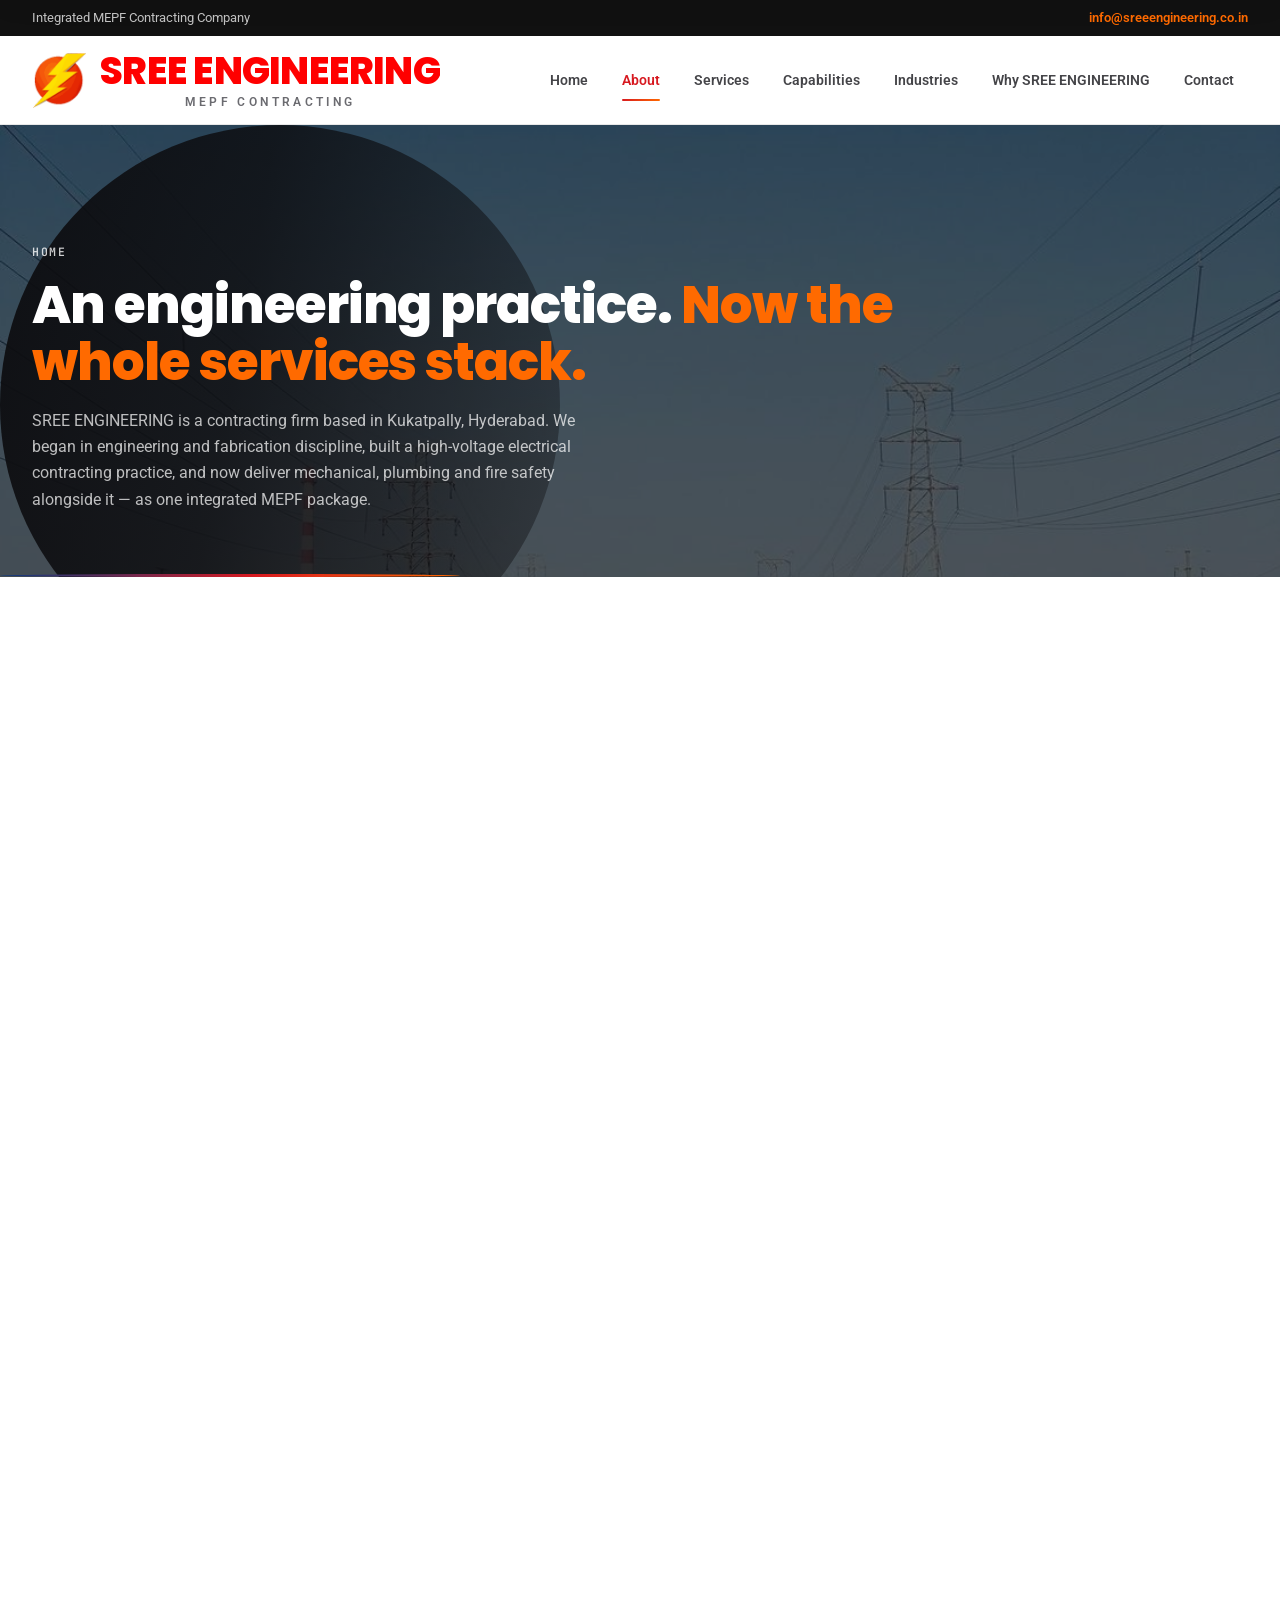
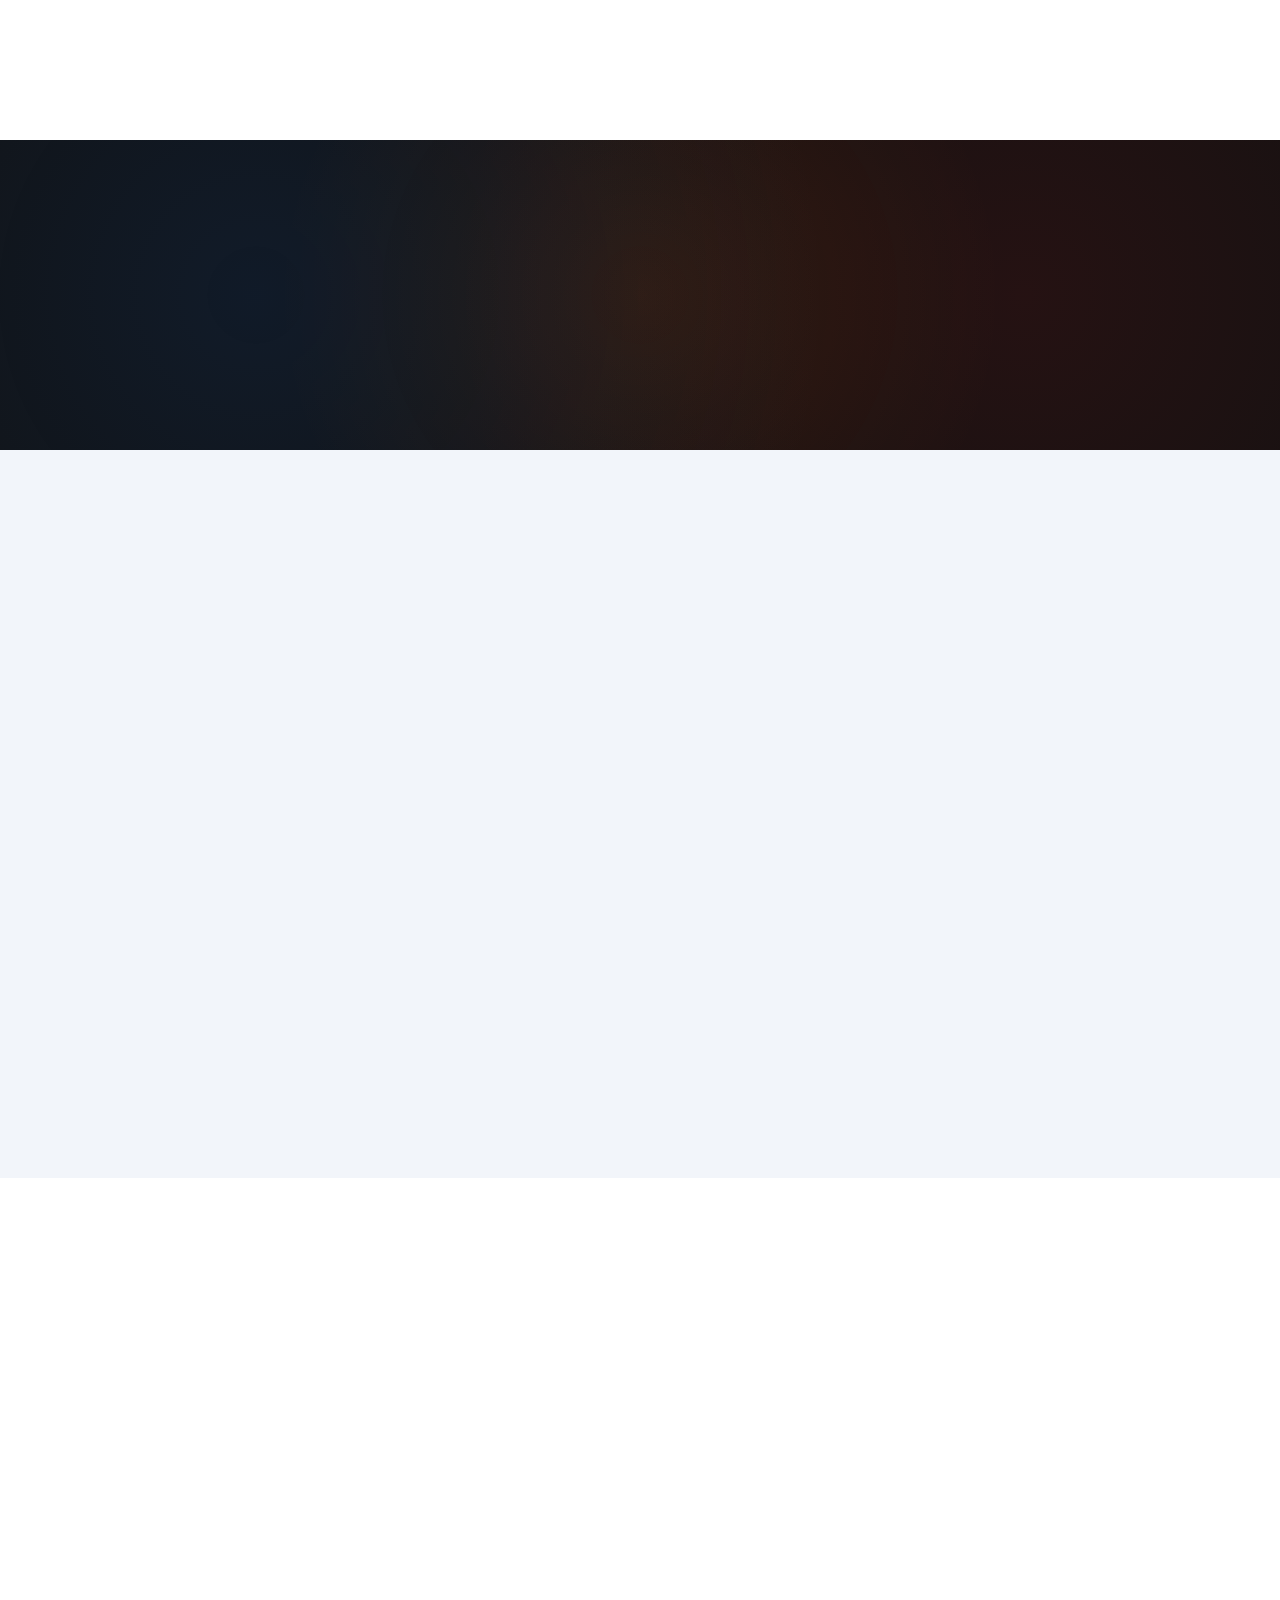
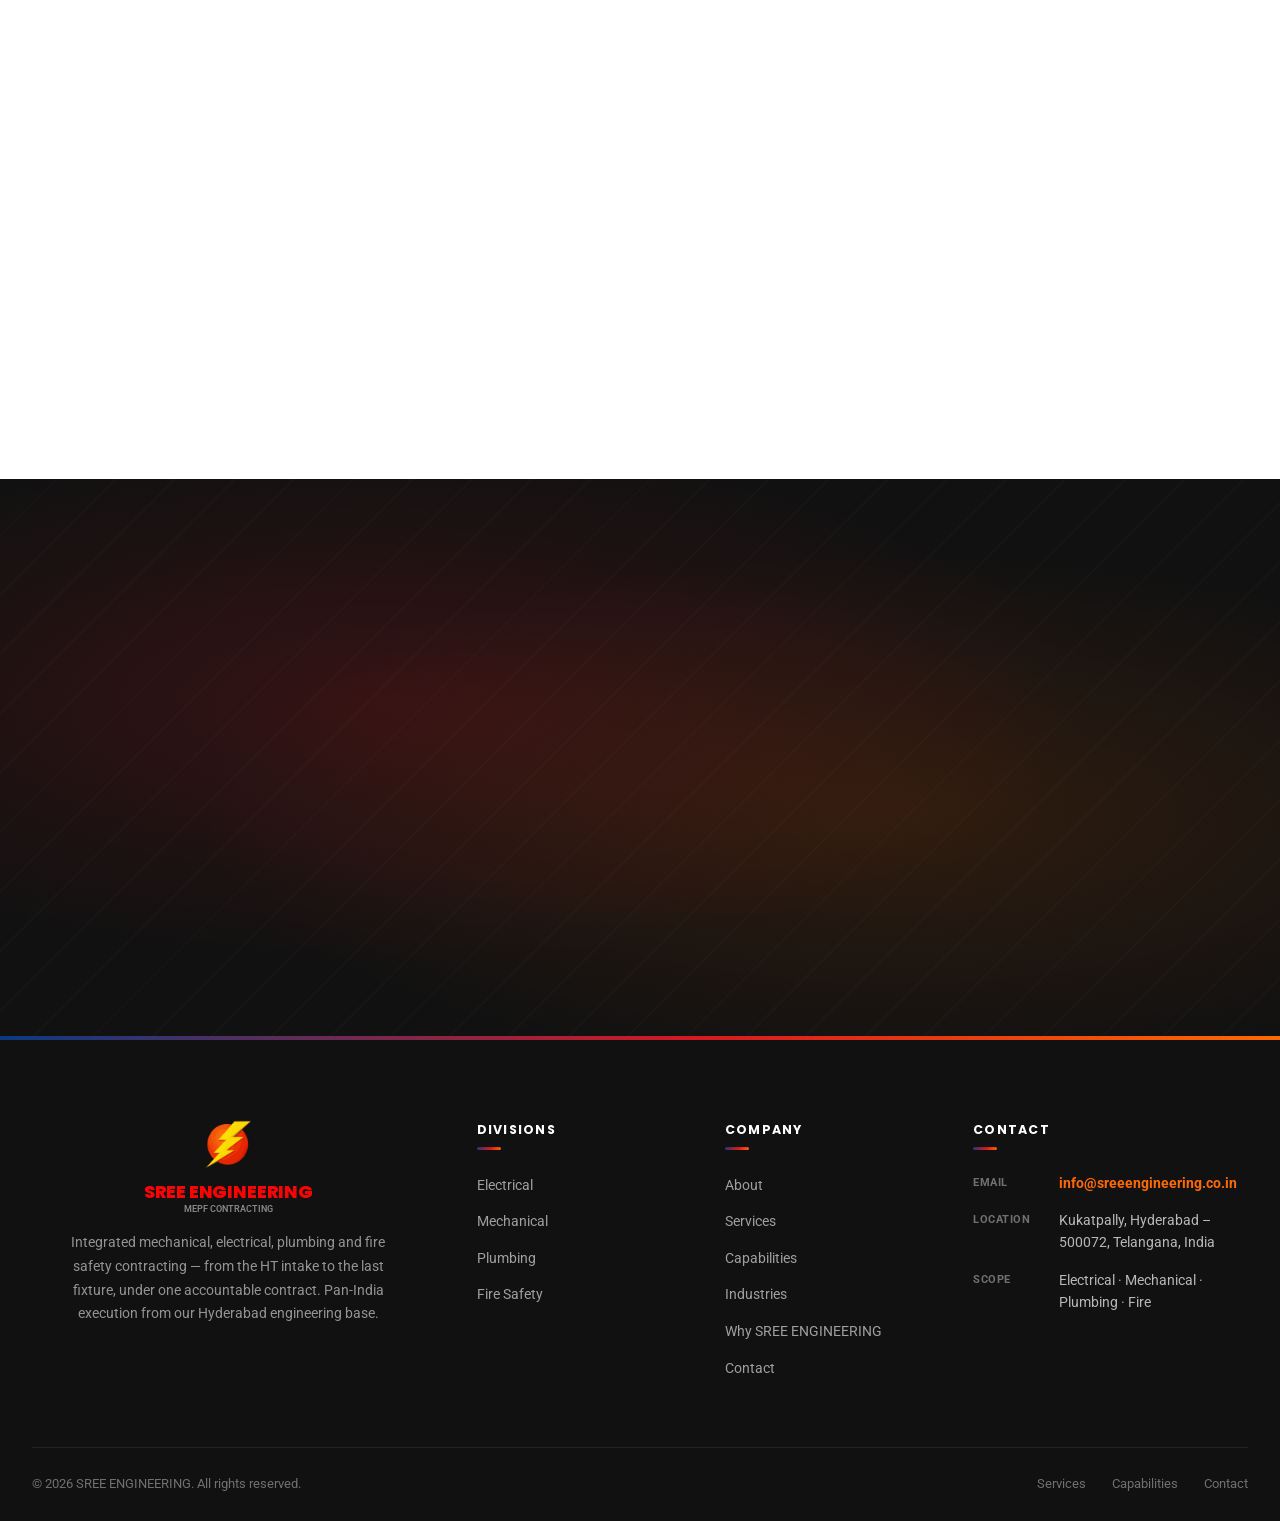
==== commit 1c5a1d38: "Fix: reveal script, hero overlay, compact path rail" ====
--- a/about.html
+++ b/about.html
@@ -41,7 +41,7 @@
 <section class="page-hero">
   <div class="page-hero-img"><img src="assets/img/theirs-1.jpg" alt=""></div>
   <div class="wrap">
-    <div class="crumb"><a href="index.html">Home</a> / </div>
+    <div class="crumb"><a href="index.html">Home</a></div>
     <h1>An engineering practice. <span class="r">Now the whole services stack.</span></h1>
     <p>SREE ENGINEERING is a contracting firm based in Kukatpally, Hyderabad. We began in engineering and fabrication discipline, built a high-voltage electrical contracting practice, and now deliver mechanical, plumbing and fire safety alongside it &mdash; as one integrated MEPF package.</p>
   </div>
--- a/assets/style.css
+++ b/assets/style.css
@@ -1,222 +1,565 @@
 
 :root{
- --white:#fff;--grey:#F5F5F5;--grey2:#EFEFEF;--grey3:#E8E8E8;
- --charcoal:#111;--ink:#1a1a1a;--text2:#444448;--dim:#6b6b70;--faint:#9a9aa0;
- --red:#D71920;--red-dark:#B0151B;--blue:#0E4DA4;--blue-dark:#0A3A82;--orange:#FF6A00;
- --grad:linear-gradient(135deg,#0A3A82 0%,#D71920 55%,#FF6A00 100%);
- --fd:'Poppins',system-ui,sans-serif;--fb:'Roboto',system-ui,sans-serif;--fm:'JetBrains Mono',monospace;
- --maxw:1280px;--r:14px;--ease:cubic-bezier(.22,1,.36,1);
- --shadow:0 4px 24px rgba(0,0,0,.06);--shadow-lg:0 18px 54px rgba(0,0,0,.12);
+  --white:#FFFFFF;--grey:#F5F5F5;--grey2:#EFEFEF;--grey3:#E8E8E8;
+  --charcoal:#111111;--text:#1a1a1a;--text2:#444448;--dim:#6b6b70;--faint:#9a9aa0;
+  --red:#D71920;--red-dark:#B0151B;--red-bright:#E5252D;--red-soft:rgba(215,25,32,.08);--red-glow:rgba(215,25,32,.25);
+  --blue:#0E4DA4;--blue-dark:#0A3A82;--blue-bright:#3B82F6;--blue-soft:rgba(14,77,164,.08);--blue-glow:rgba(14,77,164,.3);
+  --orange:#FF6A00;--orange-dark:#E55F00;--orange-soft:rgba(255,106,0,.08);--orange-glow:rgba(255,106,0,.3);
+  --grad:linear-gradient(135deg,#0A3A82 0%,#D71920 55%,#FF6A00 100%);
+  --grad-red:linear-gradient(135deg,#FF3030,#D71920);
+  --font-d:'Poppins',system-ui,sans-serif;
+  --font-b:'Roboto',system-ui,sans-serif;
+  --font-m:'JetBrains Mono',monospace;
+  --maxw:1280px;
+  --r:14px;
+  --ease:cubic-bezier(.22,1,.36,1);
+  --shadow:0 4px 24px rgba(0,0,0,.06);
+  --shadow-lg:0 16px 48px rgba(0,0,0,.10);
 }
 *,*::before,*::after{margin:0;padding:0;box-sizing:border-box}
-html{scroll-behavior:smooth}
-body{font-family:var(--fb);background:var(--white);color:var(--ink);line-height:1.62;-webkit-font-smoothing:antialiased;overflow-x:hidden}
+html{scroll-behavior:smooth;font-size:16px}
+body{font-family:var(--font-b);background:var(--white);color:var(--text);line-height:1.6;-webkit-font-smoothing:antialiased;overflow-x:hidden}
 a{color:inherit;text-decoration:none}
-img,svg{display:block;max-width:100%}
+img{display:block;max-width:100%;height:auto}
 .wrap{max-width:var(--maxw);margin:0 auto;padding:0 32px}
 @media(max-width:640px){.wrap{padding:0 20px}}
 ::selection{background:var(--orange);color:#fff}
-.mono{font-family:var(--fm);font-size:11.5px;letter-spacing:.14em;text-transform:uppercase;color:var(--dim)}
-h1,h2,h3,h4{font-family:var(--fd);letter-spacing:-.02em;line-height:1.1;font-weight:800}
-
-/* top bar */
+
+/* ============ TOP BAR ============ */
 .topbar{background:var(--charcoal);color:#fff;font-size:12.5px;padding:8px 0}
-.topbar .wrap{display:flex;justify-content:space-between;gap:16px;align-items:center}
-.topbar span{color:rgba(255,255,255,.72)}
-.topbar b{color:var(--orange);font-weight:600}
-@media(max-width:760px){.topbar .hide-m{display:none}}
-
-/* nav */
-.nav{position:sticky;top:0;z-index:900;background:rgba(255,255,255,.94);backdrop-filter:blur(16px);border-bottom:1px solid var(--grey3)}
-.nav-inner{display:flex;align-items:center;justify-content:space-between;height:86px;gap:24px}
-.brand{display:flex;align-items:center;gap:13px;flex-shrink:0}
-.brand-mark{height:52px;width:52px}
-.brand-text{display:flex;flex-direction:column;line-height:1.05}
-.brand-name{font-family:var(--fd);font-weight:800;font-size:31px;letter-spacing:-.02em;color:#FF0000;white-space:nowrap}
-.brand-tag{font-family:var(--fm);font-size:9.5px;color:var(--dim);letter-spacing:.3em;text-transform:uppercase;font-weight:500;margin-top:5px;white-space:nowrap}
-@media(max-width:1180px){.brand-name{font-size:26px}}
-@media(max-width:420px){.brand-name{font-size:21px}.brand-mark{height:42px;width:42px}.brand-tag{letter-spacing:.2em}}
-.nav-links{display:flex;gap:2px;align-items:center}
-.nav-links a{font-size:14px;font-weight:600;color:var(--text2);padding:9px 13px;border-radius:8px;transition:.25s var(--ease);position:relative;white-space:nowrap}
+.topbar .wrap{display:flex;justify-content:space-between;align-items:center;gap:16px}
+.topbar span{color:rgba(255,255,255,.75)}
+.topbar .em{color:var(--orange);font-weight:600}
+@media(max-width:700px){.topbar .hide-m{display:none}}
+
+/* ============ NAV ============ */
+.nav{position:sticky;top:0;z-index:1000;background:rgba(255,255,255,.92);backdrop-filter:blur(16px);-webkit-backdrop-filter:blur(16px);border-bottom:1px solid var(--grey3);transition:box-shadow .3s}
+.nav.scrolled{box-shadow:var(--shadow)}
+.nav-inner{display:flex;align-items:center;justify-content:space-between;height:88px}
+.brand{display:flex;align-items:center;gap:14px}
+.brand-mark{height:56px;width:auto}
+.brand-text{display:flex;flex-direction:column;line-height:1.08}
+.brand-name{font-family:var(--font-d);font-weight:800;font-size:38px;letter-spacing:-.02em;color:#FF0000;white-space:nowrap}
+.brand-tag{font-size:12px;color:var(--dim);letter-spacing:.28em;text-transform:uppercase;font-weight:600;white-space:nowrap;text-align:center;line-height:1.3;margin-top:4px}
+.nav-links{display:flex;gap:6px;align-items:center}
+.nav-links a{font-size:14px;font-weight:600;color:var(--text2);padding:8px 14px;border-radius:8px;transition:all .25s var(--ease);position:relative}
 .nav-links a:hover{color:var(--charcoal);background:var(--grey)}
 .nav-links a.active{color:var(--red)}
-.nav-links a.active::after{content:'';position:absolute;left:13px;right:13px;bottom:-1px;height:2.5px;background:linear-gradient(135deg,var(--red),var(--orange));border-radius:2px}
-.nav-cta{font-size:13px;font-weight:700;padding:11px 22px;border-radius:100px;background:var(--grad);color:#fff;white-space:nowrap;transition:.3s var(--ease)}
-.nav-cta:hover{box-shadow:0 8px 26px rgba(215,25,32,.3);transform:translateY(-1px)}
-.burger{display:none;background:none;border:0;cursor:pointer;padding:8px;flex-direction:column;gap:5px}
-.burger span{width:24px;height:2.5px;background:var(--charcoal);border-radius:2px;transition:.3s}
+.nav-links a.active::after{content:'';position:absolute;bottom:-2px;left:14px;right:14px;height:2.5px;background:linear-gradient(135deg,var(--red),var(--orange));border-radius:2px}
+.nav-cta{font-size:13.5px;font-weight:700;padding:10px 22px;border-radius:100px;background:var(--grad);color:#fff;transition:all .3s var(--ease);white-space:nowrap}
+.nav-cta:hover{box-shadow:0 6px 24px var(--red-glow);transform:translateY(-1px)}
+.burger{display:none;flex-direction:column;gap:5px;background:none;border:none;cursor:pointer;padding:8px}
+.burger span{width:24px;height:2.5px;background:var(--charcoal);border-radius:2px;transition:all .3s}
 .burger.open span:nth-child(1){transform:rotate(45deg) translate(5px,5px)}
 .burger.open span:nth-child(2){opacity:0}
 .burger.open span:nth-child(3){transform:rotate(-45deg) translate(7px,-7px)}
-@media(max-width:1080px){.nav-links,.nav-cta{display:none}.burger{display:flex}}
-.mmenu{position:fixed;top:86px;left:0;right:0;z-index:899;background:#fff;border-bottom:1px solid var(--grey3);box-shadow:var(--shadow-lg);display:flex;flex-direction:column;padding:10px 26px 18px;transform:translateY(-135%);transition:transform .35s var(--ease)}
-.mmenu.open{transform:translateY(0)}
-.mmenu a{padding:13px 6px;font-size:15px;font-weight:600;border-bottom:1px solid var(--grey)}
-.mmenu a:last-child{border:0}
-
-/* hero */
-.hero{position:relative;background:var(--charcoal);color:#fff;overflow:hidden}
-.hero::before{content:'';position:absolute;inset:0;background:
- radial-gradient(900px 420px at 82% -10%,rgba(215,25,32,.30),transparent 70%),
- radial-gradient(700px 400px at 8% 110%,rgba(14,77,164,.35),transparent 70%)}
-.hero-grid{position:absolute;inset:0;opacity:.16;
- background-image:linear-gradient(rgba(255,255,255,.18) 1px,transparent 1px),linear-gradient(90deg,rgba(255,255,255,.18) 1px,transparent 1px);
- background-size:64px 64px;mask-image:linear-gradient(to bottom,rgba(0,0,0,.9),transparent 82%)}
-.hero-inner{position:relative;z-index:2;display:grid;grid-template-columns:1.15fr .85fr;gap:56px;padding:92px 0 84px;align-items:center}
-@media(max-width:980px){.hero-inner{grid-template-columns:1fr;gap:36px;padding:64px 0 56px}}
-.kicker{display:inline-flex;align-items:center;gap:10px;padding:8px 16px;border-radius:100px;background:rgba(215,25,32,.18);border:1px solid rgba(255,106,0,.45);font-family:var(--fm);font-size:10.5px;letter-spacing:.16em;text-transform:uppercase;color:#fff;margin-bottom:26px}
-.kicker i{width:6px;height:6px;border-radius:50%;background:var(--orange);display:inline-block}
-.hero h1{font-size:clamp(34px,4.6vw,62px);line-height:1.04;margin-bottom:22px}
-.hero h1 em{font-style:normal;background:var(--grad);-webkit-background-clip:text;background-clip:text;-webkit-text-fill-color:transparent}
-.hero p.lead{font-size:clamp(15px,1.3vw,18px);color:rgba(255,255,255,.78);max-width:56ch}
-.hero-actions{display:flex;gap:14px;margin-top:34px;flex-wrap:wrap}
-.btn{display:inline-flex;align-items:center;gap:10px;font-family:var(--fd);font-weight:700;font-size:14px;padding:15px 28px;border-radius:100px;transition:.3s var(--ease)}
+@media(max-width:1060px){.nav-links,.nav-cta{display:none}.burger{display:flex}}
+.mobile-menu{position:fixed;top:88px;left:0;right:0;z-index:999;background:#fff;border-bottom:1px solid var(--grey3);box-shadow:var(--shadow-lg);display:flex;flex-direction:column;padding:12px 32px 20px;gap:2px;transform:translateY(-130%);transition:transform .35s var(--ease)}
+.mobile-menu.open{transform:translateY(0)}
+.mobile-menu a{padding:13px 8px;font-size:15.5px;font-weight:600;border-bottom:1px solid var(--grey);color:var(--text)}
+.mobile-menu a.active{color:var(--red)}
+.mobile-menu a:last-of-type{border:none}
+
+/* ============ HERO ============ */
+.hero{position:relative;min-height:92vh;display:flex;align-items:center;overflow:hidden;background:var(--charcoal)}
+.hero-img{position:absolute;inset:0;z-index:0}
+.hero-img img{width:100%;height:100%;object-fit:cover}
+.hero-overlay{position:absolute;inset:0;z-index:1;background:linear-gradient(100deg,rgba(12,12,15,.92) 0%,rgba(12,12,15,.78) 34%,rgba(15,15,18,.38) 62%,rgba(15,15,18,.06) 100%)}
+.hero-content{position:relative;z-index:2;padding:100px 0 80px}
+.hero-kicker{display:inline-flex;align-items:center;gap:10px;padding:8px 18px;border-radius:100px;background:rgba(215,25,32,.20);border:1px solid rgba(255,106,0,.45);font-size:12px;font-weight:700;letter-spacing:.06em;text-transform:uppercase;color:var(--orange);margin-bottom:26px}
+.hero-kicker .dot{width:8px;height:8px;border-radius:50%;background:var(--orange);animation:pulse 2s infinite}
+@keyframes pulse{0%,100%{box-shadow:0 0 0 0 var(--orange-glow)}50%{box-shadow:0 0 0 8px transparent}}
+.hero h1{font-family:var(--font-d);font-weight:800;font-size:clamp(40px,6.5vw,86px);line-height:1.0;letter-spacing:-.04em;background:linear-gradient(135deg,#FF4545,#FF0000);-webkit-background-clip:text;background-clip:text;-webkit-text-fill-color:transparent;color:#FF0000;margin-bottom:8px;text-shadow:0 2px 30px rgba(255,0,0,.28)}
+.hero h1 .grad{background:var(--grad);-webkit-background-clip:text;background-clip:text;-webkit-text-fill-color:transparent}
+.hero .sub{font-family:var(--font-d);font-weight:600;font-size:clamp(17px,2.4vw,26px);color:#FFE9CF;margin-bottom:10px;letter-spacing:-.01em;text-shadow:0 1px 4px rgba(0,0,0,.45)}
+.hero .sub b{color:var(--orange);font-weight:700}
+.hero .tag{font-family:var(--font-m);font-size:13px;color:#FFC46B;margin-bottom:28px;letter-spacing:.02em;text-shadow:0 1px 4px rgba(0,0,0,.45)}
+.hero .desc{font-size:16.5px;color:#F5EDE4;max-width:560px;line-height:1.75;margin-bottom:38px;text-shadow:0 1px 4px rgba(0,0,0,.45)}
+.hero-cta{display:flex;gap:14px;flex-wrap:wrap}
+.btn{display:inline-flex;align-items:center;gap:8px;font-size:14.5px;font-weight:700;padding:15px 32px;border-radius:100px;cursor:pointer;border:none;transition:all .3s var(--ease);font-family:var(--font-b);letter-spacing:.01em}
 .btn-primary{background:var(--grad);color:#fff}
-.btn-primary:hover{box-shadow:0 10px 34px rgba(215,25,32,.35);transform:translateY(-2px)}
-.btn-ghost{border:1.5px solid rgba(255,255,255,.28);color:#fff}
-.btn-ghost:hover{border-color:var(--orange);color:var(--orange)}
-.btn-dark{background:var(--charcoal);color:#fff}
-.btn-dark:hover{background:#000;transform:translateY(-2px)}
-.hero-stats{display:flex;gap:40px;margin-top:52px;flex-wrap:wrap}
-.hstat .v{font-family:var(--fd);font-weight:800;font-size:clamp(24px,2.6vw,34px);color:var(--orange);letter-spacing:-.02em}
-.hstat .l{font-family:var(--fm);font-size:10px;letter-spacing:.16em;text-transform:uppercase;color:rgba(255,255,255,.55);margin-top:4px}
-
-/* division panel in hero */
-.divpanel{background:rgba(255,255,255,.045);border:1px solid rgba(255,255,255,.14);border-radius:18px;padding:8px;backdrop-filter:blur(6px)}
-.divpanel .hd{display:flex;justify-content:space-between;align-items:center;padding:14px 16px 12px}
-.divpanel .hd span{font-family:var(--fm);font-size:10px;letter-spacing:.16em;text-transform:uppercase;color:rgba(255,255,255,.55)}
-.divpanel .hd b{font-family:var(--fd);font-size:12px;color:#fff;letter-spacing:.02em}
-.dp-item{display:grid;grid-template-columns:44px 1fr auto;align-items:center;gap:14px;padding:14px 16px;border-radius:12px;transition:.25s var(--ease);border-top:1px solid rgba(255,255,255,.07)}
-.dp-item:hover{background:rgba(255,255,255,.06)}
-.dp-item .code{font-family:var(--fm);font-size:11px;font-weight:600;color:#fff;background:rgba(255,255,255,.1);border-radius:7px;height:30px;display:flex;align-items:center;justify-content:center}
-.dp-item h4{font-size:15px;color:#fff;font-weight:700;letter-spacing:0}
-.dp-item p{font-size:12px;color:rgba(255,255,255,.55);margin-top:1px}
-.dp-item .arw{color:var(--orange);font-size:16px}
-
-/* sections */
-.sec{padding:84px 0}
-.sec.tight{padding:56px 0}
-.sec.alt{background:var(--grey)}
-.sec.dark{background:var(--charcoal);color:#fff}
-.sec-head{display:grid;grid-template-columns:1fr auto;gap:30px;align-items:end;margin-bottom:44px}
-@media(max-width:860px){.sec-head{grid-template-columns:1fr;align-items:start}}
-.sec-index{font-family:var(--fm);font-size:11px;letter-spacing:.18em;color:var(--red);text-transform:uppercase;margin-bottom:12px;display:flex;align-items:center;gap:10px}
-.sec-index::before{content:'';width:26px;height:2px;background:var(--grad);border-radius:2px}
-.sec h2{font-size:clamp(26px,3.2vw,42px);max-width:22ch}
-.sec .lead{font-size:16px;color:var(--text2);max-width:58ch;margin-top:14px}
-.sec.dark .lead{color:rgba(255,255,255,.7)}
-
-/* division cards */
-.divcards{display:grid;grid-template-columns:repeat(4,1fr);gap:18px}
-@media(max-width:1040px){.divcards{grid-template-columns:repeat(2,1fr)}}
-@media(max-width:560px){.divcards{grid-template-columns:1fr}}
-.dcard{position:relative;background:#fff;border:1px solid var(--grey3);border-radius:var(--r);padding:26px 24px 22px;transition:.3s var(--ease);overflow:hidden}
-.dcard::before{content:'';position:absolute;left:0;top:0;right:0;height:3px;background:var(--accent)}
-.dcard:hover{transform:translateY(-4px);box-shadow:var(--shadow-lg);border-color:transparent}
-.dcard .dcode{font-family:var(--fm);font-size:11px;letter-spacing:.16em;color:var(--accent);font-weight:600}
-.dcard h3{font-size:20px;margin:10px 0 8px}
-.dcard p{font-size:13.5px;color:var(--text2);min-height:66px}
-.dcard .dlink{font-family:var(--fd);font-size:12.5px;font-weight:700;color:var(--accent);display:inline-flex;gap:6px;align-items:center;margin-top:8px}
-.dcard .dlink:hover{gap:10px}
-.dcard svg{position:absolute;right:18px;top:20px;opacity:.14;width:52px;height:52px}
-
-/* path diagram */
-.path{display:flex;flex-wrap:wrap;gap:0;align-items:stretch;margin-top:8px}
-.pnode{flex:1 1 150px;min-width:132px;position:relative;padding:16px 14px;background:#fff;border:1px solid var(--grey3);border-radius:10px;margin:6px 16px 6px 0}
-.pnode:last-child{margin-right:0}
-.pnode::after{content:'\2192';position:absolute;right:-14px;top:50%;transform:translateY(-50%);color:var(--faint);font-size:14px}
-.pnode:last-child::after{display:none}
-.pnode b{display:block;font-family:var(--fd);font-size:13px;font-weight:700;line-height:1.25}
-.pnode span{display:block;font-family:var(--fm);font-size:9.5px;letter-spacing:.1em;text-transform:uppercase;color:var(--dim);margin-top:5px}
-.pnode.hi{border-color:var(--accent);box-shadow:0 0 0 3px color-mix(in srgb,var(--accent) 12%,transparent)}
-
-/* spec table */
-.tablewrap{overflow-x:auto;border:1px solid var(--grey3);border-radius:var(--r);background:#fff}
-table.spec{width:100%;border-collapse:collapse;font-size:13.5px;min-width:640px}
-table.spec th{font-family:var(--fm);font-size:10px;letter-spacing:.14em;text-transform:uppercase;color:var(--dim);text-align:left;padding:14px 16px;border-bottom:1px solid var(--grey3);background:var(--grey);font-weight:600}
-table.spec td{padding:13px 16px;border-bottom:1px solid var(--grey2);vertical-align:top}
-table.spec tr:last-child td{border-bottom:0}
-table.spec tr:hover td{background:#FAFAFA}
-table.spec td:first-child{font-weight:600;color:var(--ink);width:26%}
-table.spec td.mono{font-family:var(--fm);font-size:11.5px;letter-spacing:.04em;color:var(--dim);text-transform:none}
-
-/* pillars */
-.pillars{display:grid;grid-template-columns:repeat(3,1fr);gap:18px}
-@media(max-width:900px){.pillars{grid-template-columns:1fr 1fr}}
-@media(max-width:600px){.pillars{grid-template-columns:1fr}}
-.pill{background:#fff;border:1px solid var(--grey3);border-radius:var(--r);padding:26px 24px}
-.pill .n{font-family:var(--fm);font-size:11px;letter-spacing:.16em;color:var(--red)}
-.pill h3{font-size:17px;margin:12px 0 8px}
-.pill p{font-size:13.5px;color:var(--text2)}
-.sec.dark .pill{background:rgba(255,255,255,.04);border-color:rgba(255,255,255,.12)}
-.sec.dark .pill p{color:rgba(255,255,255,.66)}
-.sec.dark .pill h3{color:#fff}
-
-/* process */
-.proc{display:grid;grid-template-columns:repeat(4,1fr);gap:16px;counter-reset:step}
-@media(max-width:900px){.proc{grid-template-columns:1fr 1fr}}
-@media(max-width:560px){.proc{grid-template-columns:1fr}}
-.pstep{position:relative;padding:24px 20px;border:1px solid var(--grey3);border-radius:var(--r);background:#fff}
-.pstep::before{counter-increment:step;content:'0' counter(step);font-family:var(--fd);font-weight:800;font-size:30px;color:var(--grey3);display:block;line-height:1;margin-bottom:12px}
-.pstep h4{font-size:15px;margin-bottom:6px}
-.pstep p{font-size:13px;color:var(--text2)}
-
-/* sectors */
-.sectors{display:grid;grid-template-columns:repeat(3,1fr);gap:16px}
-@media(max-width:900px){.sectors{grid-template-columns:1fr 1fr}}
-@media(max-width:560px){.sectors{grid-template-columns:1fr}}
-.sector{border:1px solid var(--grey3);border-radius:var(--r);padding:22px 20px;background:#fff;transition:.25s var(--ease)}
-.sector:hover{border-color:var(--red);transform:translateY(-3px);box-shadow:var(--shadow)}
-.sector h4{font-size:15.5px;margin-bottom:6px}
-.sector p{font-size:13px;color:var(--text2)}
-
-/* CTA band */
-.cta{position:relative;background:var(--grad);color:#fff;padding:64px 0;overflow:hidden}
-.cta::after{content:'';position:absolute;inset:0;background:radial-gradient(600px 260px at 85% 0%,rgba(255,255,255,.18),transparent 70%)}
-.cta .wrap{position:relative;z-index:2;display:flex;justify-content:space-between;align-items:center;gap:30px;flex-wrap:wrap}
-.cta h2{font-size:clamp(24px,2.8vw,36px);max-width:24ch}
-.cta p{color:rgba(255,255,255,.86);font-size:14.5px;margin-top:10px;max-width:52ch}
-.cta .btn{background:#fff;color:var(--charcoal)}
-.cta .btn:hover{transform:translateY(-2px);box-shadow:0 12px 30px rgba(0,0,0,.2)}
-
-/* footer */
-footer{background:var(--charcoal);color:rgba(255,255,255,.66);padding:60px 0 26px;font-size:13.5px}
-.fgrid{display:grid;grid-template-columns:1.4fr 1fr 1fr 1fr;gap:36px}
-@media(max-width:900px){.fgrid{grid-template-columns:1fr 1fr}}
-@media(max-width:560px){.fgrid{grid-template-columns:1fr}}
-footer h5{font-family:var(--fm);font-size:10px;letter-spacing:.18em;text-transform:uppercase;color:rgba(255,255,255,.4);margin-bottom:14px;font-weight:600}
-footer a{display:block;padding:4px 0;color:rgba(255,255,255,.7)}
-footer a:hover{color:var(--orange)}
-.fbrand{font-family:var(--fd);font-weight:800;font-size:22px;color:#FF0000;letter-spacing:-.02em}
-.fnote{margin-top:18px;font-size:12.5px;color:rgba(255,255,255,.45);max-width:34ch}
-.fbar{margin-top:44px;padding-top:18px;border-top:1px solid rgba(255,255,255,.1);display:flex;justify-content:space-between;gap:16px;flex-wrap:wrap;font-size:12px;color:rgba(255,255,255,.4)}
-
-/* page hero (inner pages) */
-.phero{position:relative;background:var(--charcoal);color:#fff;overflow:hidden;padding:70px 0 62px}
-.phero::before{content:'';position:absolute;inset:0;background:radial-gradient(760px 320px at 88% 0%,color-mix(in srgb,var(--accent,#D71920) 42%,transparent),transparent 70%)}
-.phero .wrap{position:relative;z-index:2}
-.phero .crumb{font-family:var(--fm);font-size:10.5px;letter-spacing:.16em;text-transform:uppercase;color:rgba(255,255,255,.5);margin-bottom:16px}
-.phero .crumb a{color:rgba(255,255,255,.75)}
-.phero h1{font-size:clamp(30px,4vw,52px);max-width:24ch}
-.phero p{color:rgba(255,255,255,.76);font-size:16px;margin-top:16px;max-width:60ch}
-.phero .divbadge{display:inline-flex;align-items:center;gap:10px;padding:7px 14px;border-radius:100px;background:color-mix(in srgb,var(--accent) 24%,transparent);border:1px solid color-mix(in srgb,var(--accent) 55%,transparent);font-family:var(--fm);font-size:10px;letter-spacing:.16em;text-transform:uppercase;margin-bottom:20px}
-
-/* misc blocks */
-.two{display:grid;grid-template-columns:1fr 1fr;gap:40px}
-@media(max-width:860px){.two{grid-template-columns:1fr;gap:26px}}
-.note{background:var(--grey);border-left:3px solid var(--orange);padding:18px 22px;border-radius:0 10px 10px 0;font-size:14px;color:var(--text2)}
-.checklist{list-style:none;display:grid;gap:9px;margin-top:8px}
-.checklist li{position:relative;padding-left:26px;font-size:14px;color:var(--text2)}
-.checklist li::before{content:'';position:absolute;left:0;top:8px;width:12px;height:7px;border-left:2px solid var(--red);border-bottom:2px solid var(--red);transform:rotate(-45deg)}
-.eyebrow{font-family:var(--fm);font-size:10.5px;letter-spacing:.18em;text-transform:uppercase;color:var(--dim);margin-bottom:10px}
-.tagrow{display:flex;gap:8px;flex-wrap:wrap;margin-top:18px}
-.tag{font-family:var(--fm);font-size:10px;letter-spacing:.1em;text-transform:uppercase;padding:6px 11px;border:1px solid var(--grey3);border-radius:100px;color:var(--dim);background:#fff}
-.contact-grid{display:grid;grid-template-columns:1fr 1fr;gap:34px}
-@media(max-width:820px){.contact-grid{grid-template-columns:1fr}}
-.ccard{border:1px solid var(--grey3);border-radius:var(--r);padding:26px;background:#fff}
-.ccard h3{font-size:16px;margin-bottom:6px}
-.ccard p{font-size:14px;color:var(--text2)}
-.ccard a.big{font-family:var(--fd);font-weight:700;font-size:18px;color:var(--red);display:inline-block;margin-top:6px}
-.skip{position:absolute;left:-9999px}
-@media print{.nav,.topbar,.mmenu,.cta,footer .fbar{display:none}.sec{padding:24px 0}}
-@media(prefers-reduced-motion:reduce){*{transition:none!important;animation:none!important}}
+.hero .btn-primary{background:linear-gradient(135deg,var(--red),var(--orange))}
+.btn-primary:hover{box-shadow:0 10px 32px var(--red-glow);transform:translateY(-2px)}
+.btn-outline{background:transparent;color:var(--charcoal);border:2px solid var(--charcoal)}
+.hero .btn-outline{background:transparent;color:#fff;border:2px solid rgba(255,255,255,.35)}
+.hero .btn-outline:hover{border-color:var(--orange);color:var(--orange)}
+.btn-outline:hover{border-color:var(--red);color:var(--red);transform:translateY(-2px)}
+.btn .arr{transition:transform .3s var(--ease)}
+.btn:hover .arr{transform:translateX(4px)}
+.hero-stats{display:flex;gap:44px;margin-top:56px;flex-wrap:wrap}
+.hero-stat .v{font-family:var(--font-d);font-size:clamp(26px,3.5vw,40px);font-weight:800;letter-spacing:-.02em;background:var(--grad);-webkit-background-clip:text;background-clip:text;-webkit-text-fill-color:transparent}
+.hero .hero-stat .v{background:none;-webkit-text-fill-color:currentColor;color:var(--orange)}
+.hero-stat .l{font-size:12px;color:#EDE3D8;text-transform:uppercase;letter-spacing:.06em;font-weight:600;margin-top:2px}
+@media(max-width:700px){.hero-stats{gap:28px}}
+
+/* ============ SECTIONS ============ */
+.section{padding:110px 0}
+.section.grey{background:#F2F5FA}
+.eyebrow{font-family:var(--font-m);font-size:12px;font-weight:600;letter-spacing:.12em;text-transform:uppercase;color:var(--blue);display:inline-block;margin-bottom:14px;position:relative;padding-left:26px}
+.eyebrow::before{content:'';position:absolute;left:0;top:50%;width:18px;height:2px;background:var(--grad)}
+.eyebrow.center{padding-left:0;padding-bottom:0}
+.eyebrow.center::before{display:none}
+.section-head{margin-bottom:60px}
+.section-head.center{text-align:center}
+.section-head h2{font-family:var(--font-d);font-weight:700;font-size:clamp(30px,4.5vw,52px);line-height:1.12;letter-spacing:-.03em;color:var(--charcoal);max-width:820px}
+.section-head.center h2{margin:0 auto 16px}
+.section-head p{font-size:17px;color:var(--dim);max-width:640px;margin-top:14px}
+.section-head.center p{margin-left:auto;margin-right:auto}
+.section-head h2 .r{color:var(--red)}
+.section-head h2 .o{color:var(--orange)}
+
+/* ============ CREDIBILITY STRIP ============ */
+.cred{background:var(--charcoal);padding:56px 0;position:relative;overflow:hidden}
+.cred::before{content:'';position:absolute;inset:0;background:radial-gradient(circle at 20% 50%,rgba(14,77,164,.16),transparent 55%),radial-gradient(circle at 50% 50%,rgba(255,106,0,.10),transparent 55%),radial-gradient(circle at 80% 50%,rgba(215,25,32,.10),transparent 55%)}
+.cred-grid{display:grid;grid-template-columns:repeat(4,1fr);gap:20px;position:relative;z-index:1}
+@media(max-width:980px){.cred-grid{grid-template-columns:repeat(2,1fr)}}
+@media(max-width:600px){.cred-grid{grid-template-columns:1fr}}
+.cred-item{text-align:center;padding:28px 20px;border-radius:var(--r);background:rgba(255,255,255,.04);border:1px solid rgba(255,255,255,.08);transition:all .35s var(--ease)}
+.cred-item:hover{background:rgba(255,255,255,.07);border-color:rgba(255,106,0,.4);transform:translateY(-4px)}
+.cred-item .ic{display:inline-flex;width:52px;height:52px;border-radius:14px;background:var(--grad);color:#fff;align-items:center;justify-content:center;margin-bottom:16px;box-shadow:0 6px 20px var(--red-glow)}
+.cred-item h4{font-family:var(--font-d);font-size:17px;font-weight:700;color:#fff;margin-bottom:6px;letter-spacing:-.01em}
+.cred-item p{font-size:13px;color:rgba(255,255,255,.6);line-height:1.5}
+
+/* ============ ABOUT ============ */
+.about-grid{display:grid;grid-template-columns:1.05fr .95fr;gap:72px;align-items:center}
+@media(max-width:980px){.about-grid{grid-template-columns:1fr;gap:44px}}
+.about-body h2{font-family:var(--font-d);font-weight:700;font-size:clamp(28px,4vw,46px);line-height:1.14;letter-spacing:-.028em;color:var(--charcoal);margin:16px 0 26px}
+.about-body h2 .r{color:var(--red)}
+.about-body .lead{font-size:18px;font-weight:600;color:var(--text);margin-bottom:18px;line-height:1.55}
+.about-body p{color:var(--text2);margin-bottom:16px;font-size:15.5px;line-height:1.75}
+.about-checks{list-style:none;margin:26px 0 30px}
+.about-checks li{padding:9px 0 9px 30px;position:relative;font-size:15px;font-weight:600;color:var(--text)}
+.about-checks li::before{content:'';position:absolute;left:0;top:14px;width:18px;height:18px;border-radius:50%;background:var(--red-soft)}
+.about-checks li::after{content:'';position:absolute;left:5px;top:19px;width:8px;height:4px;border-left:2px solid var(--red);border-bottom:2px solid var(--red);transform:rotate(-45deg)}
+.about-link{color:var(--red);font-weight:700;font-size:15px}
+.about-link:hover{color:var(--orange)}
+.about-media{position:relative}
+.about-media .frame{position:relative;border-radius:var(--r);overflow:hidden;box-shadow:var(--shadow-lg)}
+.about-media .frame img{width:100%;height:520px;object-fit:cover}
+.about-media .frame::after{content:'';position:absolute;inset:0;background:linear-gradient(180deg,transparent 50%,rgba(17,17,17,.55));pointer-events:none}
+.about-media .badge{position:absolute;top:22px;left:22px;z-index:2;font-family:var(--font-m);font-size:11px;font-weight:600;letter-spacing:.1em;padding:8px 16px;border-radius:100px;background:var(--grad);color:#fff;box-shadow:0 4px 16px var(--red-glow)}
+.about-media .exp{position:absolute;bottom:-28px;right:-18px;z-index:3;background:#fff;border-radius:var(--r);box-shadow:var(--shadow-lg);padding:26px 30px;text-align:center;min-width:170px}
+.about-media .exp .n{font-family:var(--font-d);font-size:44px;font-weight:800;letter-spacing:-.03em;background:var(--grad);-webkit-background-clip:text;background-clip:text;-webkit-text-fill-color:transparent;line-height:1}
+.about-media .exp .t{font-size:11.5px;color:var(--dim);font-weight:700;text-transform:uppercase;letter-spacing:.05em;margin-top:6px;line-height:1.4}
+@media(max-width:980px){.about-media .exp{bottom:-22px;right:12px}.about-media .frame img{height:420px}}
+
+/* ============ SERVICES ============ */
+.svc-grid{display:grid;grid-template-columns:repeat(3,1fr);gap:26px}
+@media(max-width:980px){.svc-grid{grid-template-columns:repeat(2,1fr)}}
+@media(max-width:640px){.svc-grid{grid-template-columns:1fr}}
+.svc-card{background:#fff;border:1px solid var(--grey3);border-radius:var(--r);overflow:hidden;transition:all .4s var(--ease);display:flex;flex-direction:column}
+.svc-card:hover{transform:translateY(-8px);box-shadow:var(--shadow-lg);border-color:transparent}
+.svc-img{height:210px;overflow:hidden;position:relative}
+.svc-img img{width:100%;height:100%;object-fit:cover;transition:transform .7s var(--ease)}
+.svc-card:hover .svc-img img{transform:scale(1.08)}
+.svc-img .n{position:absolute;top:16px;left:16px;z-index:2;font-family:var(--font-m);font-size:11px;font-weight:600;letter-spacing:.1em;padding:6px 14px;border-radius:100px;background:rgba(255,255,255,.92);color:var(--red);backdrop-filter:blur(8px)}
+.svc-body{padding:26px;flex:1;display:flex;flex-direction:column;border-top:3px solid transparent;transition:border-color .3s}
+.svc-card:hover .svc-body{border-top-color:var(--orange)}
+.svc-body h3{font-family:var(--font-d);font-size:19px;font-weight:700;color:var(--charcoal);margin-bottom:14px;letter-spacing:-.015em}
+.svc-body ul{list-style:none;flex:1}
+.svc-body ul li{font-size:13.8px;color:var(--text2);padding:5.5px 0 5.5px 20px;position:relative;line-height:1.45}
+.svc-body ul li::before{content:'';position:absolute;left:0;top:12px;width:9px;height:2px;background:var(--grad)}
+.svc-more{display:flex;align-items:center;gap:6px;font-size:13px;font-weight:700;color:var(--red);margin-top:16px;padding-top:16px;border-top:1px solid var(--grey)}
+.svc-more:hover{color:var(--orange)}
+
+/* ============ CAPABILITY RAIL ============ */
+.cap-section{background:var(--charcoal);position:relative;overflow:hidden;padding:110px 0}
+.cap-section::before{content:'';position:absolute;inset:0;background:radial-gradient(ellipse at 25% 0%,rgba(14,77,164,.16),transparent 60%),radial-gradient(ellipse at 75% 0%,rgba(215,25,32,.14),transparent 60%),radial-gradient(ellipse at 50% 100%,rgba(255,106,0,.10),transparent 60%)}
+.cap-rail{display:flex;align-items:stretch;justify-content:center;flex-wrap:wrap;gap:0;position:relative;z-index:1;margin-bottom:20px}
+.cap-node{display:flex;flex-direction:column;align-items:center;gap:8px;padding:30px 34px;background:rgba(255,255,255,.05);border:1px solid rgba(255,255,255,.1);border-radius:var(--r);transition:all .35s var(--ease);min-width:130px}
+.cap-node:hover{background:rgba(255,255,255,.1);border-color:rgba(255,106,0,.5);transform:translateY(-6px);box-shadow:0 12px 36px rgba(0,0,0,.3)}
+.cap-node .kv{font-family:var(--font-d);font-weight:800;font-size:30px;letter-spacing:-.02em;background:linear-gradient(135deg,#FF6A00,#D71920);-webkit-background-clip:text;background-clip:text;-webkit-text-fill-color:transparent}
+.cap-node .lbl{font-size:11.5px;color:rgba(255,255,255,.55);text-transform:uppercase;letter-spacing:.08em;font-weight:600}
+.cap-arrow{display:flex;align-items:center;justify-content:center;padding:0 12px;color:rgba(255,255,255,.3);font-size:22px;animation:flowArrow 2.5s infinite}
+.cap-arrow:nth-child(odd){animation-delay:.5s}
+.cap-arrow:nth-child(3n){animation-delay:1s}
+@keyframes flowArrow{0%,100%{color:rgba(255,255,255,.3);transform:translateX(0)}50%{color:var(--orange);transform:translateX(5px)}}
+@media(max-width:900px){.cap-arrow{display:none}.cap-rail{gap:14px}}
+.cap-note{text-align:center;color:rgba(255,255,255,.55);max-width:700px;margin:0 auto;font-size:15px;position:relative;z-index:1;line-height:1.7}
+.cap-note strong{color:#fff}
+.cap-note .chips{display:flex;flex-wrap:wrap;gap:10px;justify-content:center;margin-top:24px}
+.cap-note .chip{font-family:var(--font-m);font-size:12px;font-weight:600;padding:7px 16px;border-radius:100px;background:rgba(255,255,255,.07);border:1px solid rgba(255,255,255,.15);color:rgba(255,255,255,.8)}
+.cap-note .chip:hover{border-color:var(--orange);color:var(--orange)}
+
+/* ============ WHY (pillars) ============ */
+.why-grid{display:grid;grid-template-columns:repeat(3,1fr);gap:26px}
+@media(max-width:980px){.why-grid{grid-template-columns:repeat(2,1fr)}}
+@media(max-width:640px){.why-grid{grid-template-columns:1fr}}
+.why-card{background:#fff;border:1px solid var(--grey3);border-radius:var(--r);padding:38px 32px;transition:all .4s var(--ease);position:relative;overflow:hidden}
+.why-card::before{content:'';position:absolute;top:0;left:0;right:0;height:4px;background:var(--grad);transform:scaleX(0);transform-origin:left;transition:transform .45s var(--ease)}
+.why-card:hover::before{transform:scaleX(1)}
+.why-card:hover{transform:translateY(-6px);box-shadow:var(--shadow-lg);border-color:transparent}
+.why-card .num{font-family:var(--font-m);font-size:12px;font-weight:600;color:var(--orange);letter-spacing:.14em;margin-bottom:18px}
+.why-card .ic{width:54px;height:54px;border-radius:14px;background:var(--red-soft);color:var(--red);display:flex;align-items:center;justify-content:center;margin-bottom:20px}
+.why-card h3{font-family:var(--font-d);font-size:19px;font-weight:700;color:var(--charcoal);margin-bottom:12px;letter-spacing:-.015em}
+.why-card p{font-size:14.5px;color:var(--text2);line-height:1.7}
+
+/* ============ FOUNDER EXPERIENCE ============ */
+.founder-grid{display:grid;grid-template-columns:.9fr 1.1fr;gap:64px;align-items:center}
+@media(max-width:980px){.founder-grid{grid-template-columns:1fr;gap:40px}}
+.founder-visual{position:relative}
+.founder-visual .fv{border-radius:var(--r);overflow:hidden;box-shadow:var(--shadow-lg);position:relative}
+.founder-visual .fv img{width:100%;height:500px;object-fit:cover}
+.founder-visual .fv::after{content:'';position:absolute;inset:0;background:linear-gradient(160deg,rgba(215,25,32,.25),transparent 55%,rgba(17,17,17,.5))}
+.founder-visual .years{position:absolute;bottom:24px;left:24px;z-index:2;background:#fff;border-radius:var(--r);padding:24px 28px;box-shadow:var(--shadow-lg);display:flex;align-items:center;gap:16px}
+.founder-visual .years .n{font-family:var(--font-d);font-size:42px;font-weight:800;letter-spacing:-.03em;background:var(--grad);-webkit-background-clip:text;background-clip:text;-webkit-text-fill-color:transparent;line-height:1}
+.founder-visual .years .t{font-size:11px;color:var(--dim);font-weight:700;text-transform:uppercase;letter-spacing:.04em;line-height:1.5;max-width:110px}
+.founder-body h2{font-family:var(--font-d);font-weight:700;font-size:clamp(28px,4vw,44px);line-height:1.14;letter-spacing:-.028em;color:var(--charcoal);margin:16px 0 22px}
+.founder-body h2 .r{color:var(--red)}
+.founder-body .lead{font-size:17px;font-weight:600;color:var(--text);margin-bottom:16px}
+.founder-body p{color:var(--text2);margin-bottom:14px;font-size:15px;line-height:1.75}
+.exp-list{display:grid;grid-template-columns:1fr 1fr;gap:12px;margin-top:28px}
+@media(max-width:560px){.exp-list{grid-template-columns:1fr}}
+.exp-item{display:flex;align-items:center;gap:12px;padding:14px 18px;background:var(--grey);border-radius:12px;font-size:14px;font-weight:600;color:var(--text);transition:all .3s}
+.exp-item:hover{background:var(--red-soft);color:var(--red)}
+.exp-item .d{width:8px;height:8px;border-radius:50%;background:var(--grad);flex-shrink:0}
+
+/* ============ INDUSTRIES ============ */
+.ind-grid{display:grid;grid-template-columns:repeat(4,1fr);gap:18px}
+@media(max-width:980px){.ind-grid{grid-template-columns:repeat(3,1fr)}}
+@media(max-width:700px){.ind-grid{grid-template-columns:repeat(2,1fr)}}
+@media(max-width:480px){.ind-grid{grid-template-columns:1fr}}
+.ind-cell{position:relative;border-radius:var(--r);overflow:hidden;aspect-ratio:4/3;display:flex;align-items:flex-end;padding:22px;transition:all .4s var(--ease);border:1px solid var(--grey3)}
+.ind-cell img{position:absolute;inset:0;width:100%;height:100%;object-fit:cover;transition:transform .7s var(--ease)}
+.ind-cell:hover img{transform:scale(1.1)}
+.ind-cell::after{content:'';position:absolute;inset:0;background:linear-gradient(180deg,rgba(17,17,17,.05) 30%,rgba(17,17,17,.82))}
+.ind-cell:hover::after{background:linear-gradient(180deg,rgba(215,25,32,.15) 30%,rgba(215,25,32,.85))}
+.ind-cell .ct{position:relative;z-index:1}
+.ind-cell .ct .nm{font-family:var(--font-d);font-size:15.5px;font-weight:700;color:#fff;display:block}
+.ind-cell .ct .sb{font-size:11px;color:rgba(255,255,255,.7);display:block;margin-top:3px}
+.ind-cell .ct .ic{position:absolute;top:18px;right:18px;width:36px;height:36px;border-radius:10px;background:rgba(255,255,255,.15);backdrop-filter:blur(8px);display:flex;align-items:center;justify-content:center;color:#fff;opacity:0;transition:opacity .3s}
+.ind-cell:hover .ct .ic{opacity:1}
+
+/* ============ LICENSE ============ */
+.lic-band{position:relative;padding:100px 0;background:var(--grey);overflow:hidden}
+.lic-band::before{content:'';position:absolute;right:-100px;top:50%;transform:translateY(-50%);width:480px;height:480px;border-radius:50%;background:radial-gradient(circle,var(--orange-soft),transparent 70%)}
+.lic-grid{display:grid;grid-template-columns:1fr 1fr;gap:60px;align-items:center;position:relative;z-index:1}
+@media(max-width:980px){.lic-grid{grid-template-columns:1fr;gap:40px}}
+.lic-body h2{font-family:var(--font-d);font-weight:700;font-size:clamp(28px,4vw,46px);line-height:1.14;letter-spacing:-.028em;color:var(--charcoal);margin:16px 0 24px}
+.lic-body h2 .r{color:var(--red)}
+.lic-body p{color:var(--text2);margin-bottom:14px;font-size:15px;line-height:1.75}
+.lic-card{background:#fff;border:1px solid var(--grey3);border-radius:var(--r);padding:44px 40px;box-shadow:var(--shadow-lg);text-align:center;position:relative;overflow:hidden;transition:all .4s}
+.lic-card:hover{transform:translateY(-6px)}
+.lic-card::before{content:'';position:absolute;top:0;left:0;right:0;height:5px;background:var(--grad)}
+.lic-card .shield{width:80px;height:80px;border-radius:22px;background:var(--grad);display:inline-flex;align-items:center;justify-content:center;color:#fff;margin-bottom:22px;box-shadow:0 10px 30px var(--red-glow)}
+.lic-card h3{font-family:var(--font-d);font-size:21px;font-weight:800;color:var(--charcoal);letter-spacing:-.02em;margin-bottom:10px}
+.lic-card .cls{font-family:var(--font-m);font-size:13px;font-weight:600;color:var(--red);letter-spacing:.12em;text-transform:uppercase;margin-bottom:16px}
+.lic-card p{font-size:14px;color:var(--dim);line-height:1.7;max-width:340px;margin:0 auto}
+
+/* ============ CTA BAND ============ */
+.cta-band{position:relative;padding:110px 0;overflow:hidden;background:var(--charcoal)}
+.cta-band::before{content:'';position:absolute;inset:0;background:radial-gradient(ellipse at 30% 40%,rgba(215,25,32,.18),transparent 55%),radial-gradient(ellipse at 70% 60%,rgba(255,106,0,.13),transparent 55%)}
+.cta-band::after{content:'';position:absolute;inset:0;background:repeating-linear-gradient(-45deg,transparent,transparent 40px,rgba(255,255,255,.014) 40px,rgba(255,255,255,.014) 42px)}
+.cta-inner{position:relative;z-index:2;text-align:center}
+.cta-inner .eyebrow-c{font-family:var(--font-m);font-size:12px;font-weight:600;letter-spacing:.14em;text-transform:uppercase;color:var(--orange);margin-bottom:18px;display:inline-block}
+.cta-inner h2{font-family:var(--font-d);font-weight:800;font-size:clamp(32px,5vw,58px);line-height:1.08;letter-spacing:-.03em;color:#fff;margin-bottom:18px}
+.cta-inner h2 .o{color:var(--orange)}
+.cta-inner p{font-size:17.5px;color:rgba(255,255,255,.65);margin-bottom:38px;max-width:560px;margin-left:auto;margin-right:auto}
+.cta-actions{display:flex;gap:16px;justify-content:center;flex-wrap:wrap}
+
+/* ============ PAGE HERO (inner) ============ */
+.page-hero{position:relative;padding:130px 0 70px;overflow:hidden;background:var(--white)}
+.page-hero::before{content:'';position:absolute;top:-220px;right:-180px;width:560px;height:560px;border-radius:50%;background:radial-gradient(circle,var(--red-soft),transparent 70%)}
+.page-hero::after{content:'';position:absolute;bottom:-260px;left:-160px;width:460px;height:460px;border-radius:50%;background:radial-gradient(circle,var(--orange-soft),transparent 70%)}
+.page-hero .wrap{position:relative;z-index:1}
+.page-hero .crumb{font-family:var(--font-m);font-size:12px;color:var(--dim);margin-bottom:18px;display:flex;align-items:center;gap:8px}
+.page-hero .crumb a{color:var(--red);font-weight:600}
+.page-hero h1{font-family:var(--font-d);font-weight:800;font-size:clamp(36px,6vw,68px);line-height:1.06;letter-spacing:-.035em;color:var(--charcoal);margin-bottom:18px}
+.page-hero h1 .r{color:var(--red)}
+.page-hero h1 .o{color:var(--orange)}
+.page-hero p{font-size:17px;color:var(--dim);max-width:640px;line-height:1.7}
+
+/* ============ CONTACT ============ */
+.contact-grid{display:grid;grid-template-columns:1.15fr .85fr;gap:60px}
+@media(max-width:980px){.contact-grid{grid-template-columns:1fr;gap:44px}}
+.form-card{background:#fff;border:1px solid var(--grey3);border-radius:var(--r);padding:44px;box-shadow:var(--shadow)}
+@media(max-width:640px){.form-card{padding:28px 22px}}
+.form-card h3{font-family:var(--font-d);font-size:22px;font-weight:700;color:var(--charcoal);margin-bottom:6px;letter-spacing:-.02em}
+.form-card .fs{font-size:14px;color:var(--dim);margin-bottom:30px}
+.form-row{display:grid;grid-template-columns:1fr 1fr;gap:18px}
+@media(max-width:560px){.form-row{grid-template-columns:1fr}}
+.fg{display:flex;flex-direction:column;gap:7px;margin-bottom:18px}
+.fg label{font-size:13px;font-weight:700;color:var(--charcoal)}
+.fg label .req{color:var(--red)}
+.fg input,.fg select,.fg textarea{font-family:inherit;font-size:15px;padding:13px 16px;background:var(--grey);border:1.5px solid transparent;border-radius:11px;color:var(--charcoal);transition:all .3s var(--ease);width:100%}
+.fg input:focus,.fg select:focus,.fg textarea:focus{outline:none;border-color:var(--red);background:#fff;box-shadow:0 0 0 4px var(--red-soft)}
+.fg textarea{resize:vertical;min-height:120px}
+.contact-side{display:flex;flex-direction:column;gap:22px}
+.cs-card{background:var(--grey);border-radius:var(--r);padding:30px;transition:all .35s}
+.cs-card:hover{background:#fff;box-shadow:var(--shadow-lg)}
+.cs-card .ic{width:48px;height:48px;border-radius:12px;background:var(--grad);color:#fff;display:flex;align-items:center;justify-content:center;margin-bottom:16px}
+.cs-card h4{font-family:var(--font-d);font-size:16px;font-weight:700;color:var(--charcoal);margin-bottom:6px}
+.cs-card p{font-size:14px;color:var(--dim);line-height:1.6}
+.cs-card p a{color:var(--red);font-weight:700}
+.cs-brand{background:var(--charcoal);border-radius:var(--r);padding:34px;text-align:center;position:relative;overflow:hidden}
+.cs-brand::before{content:'';position:absolute;inset:0;background:radial-gradient(circle at 50% 0%,rgba(255,106,0,.18),transparent 65%)}
+.cs-brand img{height:52px;margin:0 auto 14px;position:relative;z-index:1}
+.cs-brand h4{font-family:var(--font-d);font-size:18px;font-weight:800;color:#FF0000;letter-spacing:-.01em;position:relative;z-index:1}
+.cs-brand p{font-size:12px;color:rgba(255,255,255,.6);margin-top:4px;position:relative;z-index:1}
+
+/* ============ EXPERTISE (Where our expertise applies) ============ */
+.exp-grid{display:grid;grid-template-columns:repeat(3,1fr);gap:24px}
+@media(max-width:980px){.exp-grid{grid-template-columns:repeat(2,1fr)}}
+@media(max-width:640px){.exp-grid{grid-template-columns:1fr}}
+.exp-card{position:relative;border-radius:var(--r);overflow:hidden;height:300px;transition:all .45s var(--ease)}
+.exp-card img{position:absolute;inset:0;width:100%;height:100%;object-fit:cover;transition:transform .7s var(--ease)}
+.exp-card:hover img{transform:scale(1.09)}
+.exp-card::after{content:'';position:absolute;inset:0;background:linear-gradient(180deg,rgba(17,17,17,.02) 35%,rgba(17,17,17,.85));transition:background .4s}
+.exp-card:hover::after{background:linear-gradient(180deg,rgba(215,25,32,.12) 35%,rgba(215,25,32,.82))}
+.exp-card .ct{position:absolute;bottom:0;left:0;right:0;padding:24px;z-index:1}
+.exp-card .ct h4{font-family:var(--font-d);font-size:18px;font-weight:700;color:#fff;letter-spacing:-.015em}
+.exp-card .ct p{font-size:13px;color:rgba(255,255,255,.72);margin-top:4px;line-height:1.5}
+.exp-card .ct .tg{font-family:var(--font-m);font-size:10.5px;font-weight:600;letter-spacing:.1em;color:var(--orange);text-transform:uppercase;display:block;margin-bottom:8px}
+
+/* ============ FOOTER ============ */
+footer{background:var(--charcoal);color:#fff;padding:84px 0 0;position:relative;overflow:hidden}
+footer::before{content:'';position:absolute;top:0;left:0;right:0;height:4px;background:var(--grad)}
+.foot-grid{display:grid;grid-template-columns:2fr 1fr 1fr 1.4fr;gap:52px;padding-bottom:56px}
+@media(max-width:980px){.foot-grid{grid-template-columns:1fr 1fr;gap:36px}}
+@media(max-width:600px){.foot-grid{grid-template-columns:1fr}}
+.foot-brand{display:flex;flex-direction:column;align-items:center;text-align:center}
+.foot-brand .brand-mark{height:48px;margin-bottom:14px}
+.foot-brand .bn-wrap{display:inline-flex;flex-direction:column;max-width:100%;line-height:1.15}
+.foot-brand .bn{font-family:var(--font-d);font-size:18px;font-weight:800;letter-spacing:-.01em;display:block;color:#FF0000;white-space:nowrap}
+.foot-brand .bt{font-size:8.5px;color:rgba(255,255,255,.5);text-transform:uppercase;letter-spacing:0;font-weight:600;display:block;margin:3px 0 16px;white-space:nowrap;text-align:center}
+.foot-brand p{font-size:14px;color:rgba(255,255,255,.55);line-height:1.7;max-width:320px;margin:0 auto}
+.foot-col h5{font-family:var(--font-d);font-size:12.5px;font-weight:700;text-transform:uppercase;letter-spacing:.1em;margin-bottom:22px;color:#fff;position:relative;padding-bottom:10px}
+.foot-col h5::after{content:'';position:absolute;bottom:0;left:0;width:24px;height:2.5px;background:var(--grad);border-radius:2px}
+.foot-col ul{list-style:none}
+.foot-col ul li{margin-bottom:11px}
+.foot-col ul li a{font-size:14px;color:rgba(255,255,255,.6);transition:all .25s}
+.foot-col ul li a:hover{color:var(--orange);padding-left:5px}
+.foot-contact .row{display:flex;gap:14px;margin-bottom:15px}
+.foot-contact .k{font-size:11px;color:rgba(255,255,255,.4);min-width:72px;font-weight:700;text-transform:uppercase;letter-spacing:.05em;padding-top:2px}
+.foot-contact .v{font-size:14px;color:rgba(255,255,255,.7);line-height:1.6}
+.foot-contact .v a{color:var(--orange);font-weight:700}
+.foot-bottom{display:flex;justify-content:space-between;align-items:center;padding:26px 0;border-top:1px solid rgba(255,255,255,.08);font-size:13px;color:rgba(255,255,255,.4)}
+.foot-bottom .lnks{display:flex;gap:26px}
+.foot-bottom .lnks a{transition:color .25s}
+.foot-bottom .lnks a:hover{color:var(--orange)}
+@media(max-width:600px){.foot-bottom{flex-direction:column;gap:14px;text-align:center}}
+
+/* ============ REVEAL ============ */
+.reveal{opacity:0;transform:translateY(36px);transition:opacity .8s var(--ease),transform .8s var(--ease)}
+.reveal.in{opacity:1;transform:translateY(0)}
+.reveal[data-d="1"]{transition-delay:.1s}
+.reveal[data-d="2"]{transition-delay:.2s}
+.reveal[data-d="3"]{transition-delay:.3s}
+
+/* ============ SITEMAP FOOTNOTE / UTIL ============ */
+.mt0{margin-top:0!important}
+.lead .r{color:#FF0000;font-weight:700}
+.text-c{text-align:center}
+
+/* ─── V6: Dark sections ─── */
+.why-section{background:var(--charcoal);color:#fff}
+.why-section .section-head h2{color:#fff}
+.why-section .eyebrow{color:var(--orange)}
+.why-section .why-card{background:rgba(255,255,255,.04);border:1px solid rgba(255,255,255,.08)}
+.why-section .why-card h3{color:#fff}
+.why-section .why-card p{color:rgba(255,255,255,.65)}
+.why-section .why-card .ic{color:var(--blue-bright);background:rgba(59,130,246,.12)}
+
+.lic-dark{background:linear-gradient(135deg,#1a1a1a 0%,#2a1010 100%);color:#fff}
+.lic-dark .lic-body h2{color:#fff}
+.lic-dark .lic-body p{color:rgba(255,255,255,.65)}
+.lic-dark .eyebrow{color:var(--orange)}
+.lic-dark .lic-card{background:rgba(255,255,255,.05);border:1px solid rgba(255,255,255,.1)}
+.lic-dark .lic-card h3{color:#fff}
+.lic-dark .lic-card p{color:rgba(255,255,255,.6)}
+.lic-dark .lic-card .cls{color:var(--orange)}
+
+.founder-dark{background:var(--charcoal);color:#fff}
+.founder-dark .founder-body h2{color:#fff}
+.founder-dark .founder-body p{color:rgba(255,255,255,.65)}
+.founder-dark .founder-body .lead{color:rgba(255,255,255,.8)}
+.founder-dark .eyebrow{color:var(--orange)}
+.founder-dark .exp-item{color:rgba(255,255,255,.7)}
+
+/* ─── V6: Better tablet/iPad responsiveness ─── */
+@media(max-width:1100px){
+  .nav-links{gap:18px}
+  .nav-links a{font-size:13px;padding:8px 10px}
+  .brand-tag{font-size:9.5px;letter-spacing:.2em}
+  .brand-name{font-size:27px}
+  .brand-mark{height:44px}
+  .nav-inner{height:76px}
+}
+@media(max-width:400px){
+  .brand-name{font-size:22px}
+  .brand-tag{font-size:8px;letter-spacing:.17em}
+  .brand-mark{height:38px}
+}
+@media(max-width:1024px) and (min-width:769px){
+  .svc-grid{grid-template-columns:repeat(2,1fr)}
+  .about-grid{grid-template-columns:1fr;gap:40px}
+  .why-grid{grid-template-columns:repeat(2,1fr)}
+  .ind-grid{grid-template-columns:repeat(3,1fr)}
+  .founder-grid{grid-template-columns:1fr;gap:36px}
+  .lic-grid{grid-template-columns:1fr;gap:36px}
+  .cap-rail{gap:18px}
+  .hero-content{padding:80px 0 60px}
+  .section{padding:80px 0}
+  .exp-grid{grid-template-columns:repeat(2,1fr)}
+  .foot-grid{grid-template-columns:1fr 1fr;gap:32px}
+}
+@media(max-width:768px){
+  .wrap{padding:0 18px}
+  .hero{min-height:auto;padding:60px 0}
+  .hero-content{padding:60px 0 50px}
+  .hero h1{font-size:42px}
+  .hero .sub{font-size:18px}
+  .hero .desc{font-size:15px}
+  .hero-stats{gap:24px;margin-top:36px}
+  .hero-stat .v{font-size:26px}
+  .section{padding:60px 0}
+  .section-head{margin-bottom:40px}
+  .section-head h2{font-size:28px}
+  .svc-grid{grid-template-columns:1fr}
+  .cred-grid{grid-template-columns:1fr}
+  .why-grid{grid-template-columns:1fr}
+  .ind-grid{grid-template-columns:repeat(2,1fr)}
+  .exp-grid{grid-template-columns:1fr}
+  .foot-grid{grid-template-columns:1fr}
+  .cap-rail{flex-wrap:wrap;justify-content:center;gap:10px}
+  .cap-node .kv{font-size:24px}
+  .cap-node .lbl{font-size:11px}
+  .exp-list{grid-template-columns:1fr}
+  .about-media .frame img{height:300px}
+  .svc-detail,.svc-grid > div{min-height:auto}
+}
+@media(max-width:480px){
+  .hero h1{font-size:34px}
+  .ind-grid{grid-template-columns:1fr}
+  .hero-stats{flex-direction:column;gap:16px}
+  .hero-cta{flex-direction:column;align-items:stretch}
+  .hero-cta .btn{justify-content:center}
+  .btn{font-size:14px;padding:13px 24px}
+  .topbar .wrap{flex-direction:column;gap:4px;text-align:center}
+  .foot-bottom{flex-direction:column;gap:12px;text-align:center}
+}
+
+/* ============ V7: SPLIT SECTIONS (services/capabilities) ============ */
+.split{display:grid;grid-template-columns:1fr 1.05fr;gap:60px;align-items:center}
+.split.rev{grid-template-columns:1.05fr 1fr}
+@media(max-width:980px){.split,.split.rev{grid-template-columns:1fr;gap:36px}}
+.split-img{position:relative;border-radius:var(--r);overflow:hidden;height:430px;box-shadow:var(--shadow-lg);background:var(--grey)}
+.split-img img{width:100%;height:100%;object-fit:cover;transition:transform .7s var(--ease)}
+.split-img:hover img{transform:scale(1.05)}
+.split-img .tagchip{position:absolute;top:18px;left:18px;z-index:2;font-family:var(--font-m);font-size:11px;font-weight:600;letter-spacing:.1em;padding:7px 14px;border-radius:100px;background:rgba(255,255,255,.95);color:var(--red)}
+.split-img.rev .tagchip{left:auto;right:18px}
+.split-img .credit{position:absolute;bottom:0;left:0;right:0;z-index:2;font-family:var(--font-m);font-size:10px;letter-spacing:.06em;color:rgba(255,255,255,.85);padding:22px 16px 10px;background:linear-gradient(180deg,transparent,rgba(0,0,0,.65));text-align:right}
+.split-body h3{font-family:var(--font-d);font-size:clamp(23px,2.6vw,30px);font-weight:700;color:var(--charcoal);margin:0 0 18px;letter-spacing:-.02em;line-height:1.2}
+.split-body h3 .r{color:var(--red)}
+.split-body p{color:var(--text2);margin-bottom:14px;font-size:15px;line-height:1.75}
+.fact-row{display:grid;grid-template-columns:1fr 1fr;gap:14px;margin-top:26px}
+@media(max-width:560px){.fact-row{grid-template-columns:1fr}}
+.fact{padding:18px 20px;border-radius:12px;background:var(--grey);border:1px solid var(--grey3)}
+.fact .fv{font-family:var(--font-d);font-size:24px;font-weight:800;color:var(--red);letter-spacing:-.02em;line-height:1.1}
+.fact .fl{font-size:11px;color:var(--dim);text-transform:uppercase;letter-spacing:.06em;margin-top:4px;font-weight:700}
+.tick-list{list-style:none;margin-top:18px}
+.tick-list li{padding:8px 0 8px 28px;position:relative;font-size:14.5px;color:var(--text2);line-height:1.5}
+.tick-list li::before{content:'';position:absolute;left:0;top:15px;width:16px;height:2.5px;background:var(--grad)}
+.tick-list li strong{color:var(--text);font-weight:600}
+
+/* ============ V7: COMPARISON TABLE (GIS vs AIS) ============ */
+.compare-wrap{overflow-x:auto;border-radius:var(--r);box-shadow:var(--shadow);border:1px solid var(--grey3);background:#fff}
+.compare{width:100%;border-collapse:collapse;min-width:640px}
+.compare th,.compare td{padding:16px 20px;text-align:left;font-size:14.5px;border-bottom:1px solid var(--grey2)}
+.compare tr:last-child td{border-bottom:none}
+.compare thead th{font-family:var(--font-d);font-size:13px;letter-spacing:.08em;text-transform:uppercase;color:#fff;background:var(--charcoal)}
+.compare thead th:first-child{background:var(--charcoal);width:22%}
+.compare thead th.hl{background:linear-gradient(135deg,var(--red-dark),var(--red))}
+.compare td:first-child{font-weight:700;color:var(--charcoal);font-size:13.5px;background:var(--grey)}
+.compare td{color:var(--text2);line-height:1.55;vertical-align:top}
+.compare tr:hover td{background:#fdf7f7}
+.compare tr:hover td:first-child{background:var(--grey)}
+
+/* ============ V7: PROCESS STEPS ============ */
+.process-grid{display:grid;grid-template-columns:repeat(4,1fr);gap:22px;counter-reset:step}
+@media(max-width:980px){.process-grid{grid-template-columns:repeat(2,1fr)}}
+@media(max-width:640px){.process-grid{grid-template-columns:1fr}}
+.step{background:#fff;border:1px solid var(--grey3);border-radius:var(--r);padding:30px 26px;position:relative;transition:all .4s var(--ease)}
+.step:hover{transform:translateY(-6px);box-shadow:var(--shadow-lg);border-color:transparent}
+.step::before{counter-increment:step;content:'0' counter(step);font-family:var(--font-m);font-size:12px;font-weight:600;color:var(--orange);letter-spacing:.14em;display:block;margin-bottom:16px}
+.step h4{font-family:var(--font-d);font-size:17px;font-weight:700;color:var(--charcoal);margin-bottom:10px;letter-spacing:-.01em}
+.step p{font-size:13.8px;color:var(--text2);line-height:1.65}
+
+/* ============ V7: SECTOR CARDS (industries) ============ */
+.sector-grid{display:grid;grid-template-columns:repeat(2,1fr);gap:26px}
+@media(max-width:980px){.sector-grid{grid-template-columns:1fr}}
+.sector{display:grid;grid-template-columns:200px 1fr;border:1px solid var(--grey3);border-radius:var(--r);overflow:hidden;background:#fff;transition:all .4s var(--ease)}
+.sector:hover{transform:translateY(-4px);box-shadow:var(--shadow-lg)}
+.sector .im{position:relative;min-height:210px;overflow:hidden}
+.sector .im img{position:absolute;inset:0;width:100%;height:100%;object-fit:cover;transition:transform .7s var(--ease)}
+.sector:hover .im img{transform:scale(1.08)}
+.sector .im::after{content:'';position:absolute;inset:0;background:linear-gradient(160deg,transparent 40%,rgba(17,17,17,.35))}
+.sector .bd{padding:26px 28px}
+.sector .bd .tg{font-family:var(--font-m);font-size:10.5px;font-weight:600;letter-spacing:.12em;color:var(--orange);text-transform:uppercase;display:block;margin-bottom:8px}
+.sector .bd h4{font-family:var(--font-d);font-size:19px;font-weight:700;color:var(--charcoal);margin-bottom:10px;letter-spacing:-.015em}
+.sector .bd p{font-size:14px;color:var(--text2);line-height:1.7;margin-bottom:12px}
+.sector .bd ul{list-style:none}
+.sector .bd ul li{font-size:13px;color:var(--dim);padding:3px 0 3px 18px;position:relative}
+.sector .bd ul li::before{content:'';position:absolute;left:0;top:9px;width:9px;height:2px;background:var(--grad)}
+@media(max-width:560px){.sector{grid-template-columns:1fr}.sector .im{min-height:170px}}
+
+/* ============ V7: AREA / COVERAGE CHIPS ============ */
+.areas{display:flex;flex-wrap:wrap;gap:10px}
+.area-chip{font-size:13px;font-weight:600;color:var(--text2);padding:9px 18px;border-radius:100px;background:var(--grey);border:1px solid var(--grey3);transition:all .3s var(--ease)}
+.area-chip:hover{background:var(--red-soft);border-color:var(--red);color:var(--red);transform:translateY(-2px)}
+
+/* ============ V7: DARK SPLIT (capabilities) ============ */
+.dark-split{background:var(--charcoal);color:#fff;padding:90px 0;position:relative;overflow:hidden}
+.dark-split::before{content:'';position:absolute;inset:0;background:radial-gradient(ellipse at 20% 0%,rgba(14,77,164,.14),transparent 55%),radial-gradient(ellipse at 80% 100%,rgba(255,106,0,.10),transparent 55%)}
+.dark-split .wrap{position:relative;z-index:1}
+.dark-split h3{color:#fff}
+.dark-split p{color:rgba(255,255,255,.62)}
+.dark-split .tick-list li{color:rgba(255,255,255,.72)}
+.dark-split .tick-list li strong{color:#fff}
+.dark-split .fact{background:rgba(255,255,255,.05);border-color:rgba(255,255,255,.12)}
+.dark-split .fact .fv{color:var(--orange)}
+.dark-split .fact .fl{color:rgba(255,255,255,.5)}
+
+/* ============ V7: HOME TYPE CARDS (GIS/AIS) ============ */
+.type-grid{display:grid;grid-template-columns:repeat(2,1fr);gap:26px;max-width:860px;margin:0 auto}
+@media(max-width:800px){.type-grid{grid-template-columns:1fr}}
+.type-card{position:relative;border-radius:var(--r);overflow:hidden;min-height:300px;display:flex;align-items:flex-end;border:1px solid rgba(255,255,255,.1)}
+.type-card img{position:absolute;inset:0;width:100%;height:100%;object-fit:cover;transition:transform .7s var(--ease)}
+.type-card:hover img{transform:scale(1.07)}
+.type-card::after{content:'';position:absolute;inset:0;background:linear-gradient(180deg,rgba(17,17,17,.1) 30%,rgba(17,17,17,.88))}
+.type-card .bd{position:relative;z-index:1;padding:26px}
+.type-card .bd .k{font-family:var(--font-m);font-size:11px;font-weight:600;letter-spacing:.12em;color:var(--orange);display:block;margin-bottom:6px}
+.type-card .bd h4{font-family:var(--font-d);font-size:22px;font-weight:800;color:#fff;margin-bottom:8px;letter-spacing:-.01em}
+.type-card .bd p{font-size:13.5px;color:rgba(255,255,255,.75);line-height:1.6}
+
+/* ============ V7: SUBTLE SUBHEADING ============ */
+.subnote{font-size:14px;color:var(--dim);margin-top:14px;line-height:1.7}
+.subnote a{color:var(--red);font-weight:600}
+
+/* ============ V7: responsive split ============ */
+@media(max-width:980px){.split-img{height:340px}}
+
+/* ============ V8: 2-card full-width row (contact) ============ */
+.why-grid.cols-2{grid-template-columns:repeat(2,1fr)}
+@media(max-width:640px){.why-grid.cols-2{grid-template-columns:1fr}}
+
+/*
+     FILE ARCHIVED ON 17:12:15 Sep 16, 2026 AND RETRIEVED FROM THE
+     INTERNET ARCHIVE ON 18:32:56 Nov 13, 2026.
+     JAVASCRIPT APPENDED BY WAYBACK MACHINE, COPYRIGHT INTERNET ARCHIVE.
+
+     ALL OTHER CONTENT MAY ALSO BE PROTECTED BY COPYRIGHT (17 U.S.C.
+     SECTION 108(a)(3)).
+*/
+/*
+playback timings (ms):
+  captures_list: 2.469
+  exclusion.robots: 0.136
+  exclusion.robots.policy: 0.092
+  esindex: 0.046
+  cdx.remote: 60.77
+  LoadShardBlock: 90.389 (3)
+  PetaboxLoader3.datanode: 182.907 (4)
+  PetaboxLoader3.resolve: 74.077 (3)
+  load_resource: 179.268
+*/
--- a/assets/mepf.css
+++ b/assets/mepf.css
@@ -0,0 +1,37 @@
+/* SREE ENGINEERING - MEPF extension layer.
+   Loaded after style.css: adds the page-hero image band, the standards note and
+   two small layout helpers. Everything else reuses the existing design system. */
+
+/* ---- inner page hero with photograph ---- */
+.page-hero{background:var(--charcoal);color:#fff;padding:118px 0 64px;position:relative;overflow:hidden}
+.page-hero-img{position:absolute;inset:0;z-index:0}
+.page-hero-img img{width:100%;height:100%;object-fit:cover;opacity:.34}
+.page-hero::before{content:'';position:absolute;inset:0;z-index:1;
+  background:linear-gradient(100deg,rgba(12,12,15,.94) 0%,rgba(12,12,15,.80) 42%,rgba(15,15,18,.35) 100%)}
+.page-hero::after{content:'';position:absolute;left:0;right:0;bottom:0;height:3px;z-index:2;background:var(--grad)}
+.page-hero .wrap{position:relative;z-index:3}
+.page-hero .crumb{color:rgba(255,255,255,.55);font-family:var(--font-m);font-size:11.5px;letter-spacing:.14em;text-transform:uppercase;margin-bottom:16px}
+.page-hero .crumb a{color:rgba(255,255,255,.8)}
+.page-hero .crumb a:hover{color:var(--orange)}
+.page-hero h1{color:#fff;font-size:clamp(30px,4.2vw,52px);line-height:1.08;letter-spacing:-.02em;max-width:26ch}
+.page-hero h1 .r{color:var(--orange)}
+.page-hero p{color:rgba(255,255,255,.72);font-size:clamp(15px,1.25vw,17.5px);max-width:62ch;margin-top:16px;line-height:1.65}
+
+/* ---- standards band ---- */
+.note-band{background:#fff;border:1px solid var(--grey3);border-left:4px solid var(--orange);border-radius:0 var(--r) var(--r) 0;
+  padding:20px 26px;font-size:14px;line-height:1.7;color:var(--text2);box-shadow:var(--shadow)}
+.note-band strong{color:var(--ink);font-family:var(--font-d);font-weight:700}
+
+/* ---- small helpers ---- */
+.section.tight{padding:38px 0}
+.two-col{display:grid;grid-template-columns:1fr 1fr;gap:40px}
+@media(max-width:820px){.two-col{grid-template-columns:1fr;gap:26px}}
+.two-col h3{font-family:var(--font-d);font-weight:700}
+
+/* division accent used on service cards */
+.svc-card{--acc:var(--red)}
+.svc-img .n{color:#fff;background:var(--acc);padding:4px 10px;border-radius:100px}
+
+/* contact form button sits inside the card */
+.form-card .btn{margin-top:6px;width:100%;justify-content:center}
+.form-card form{margin-top:18px}
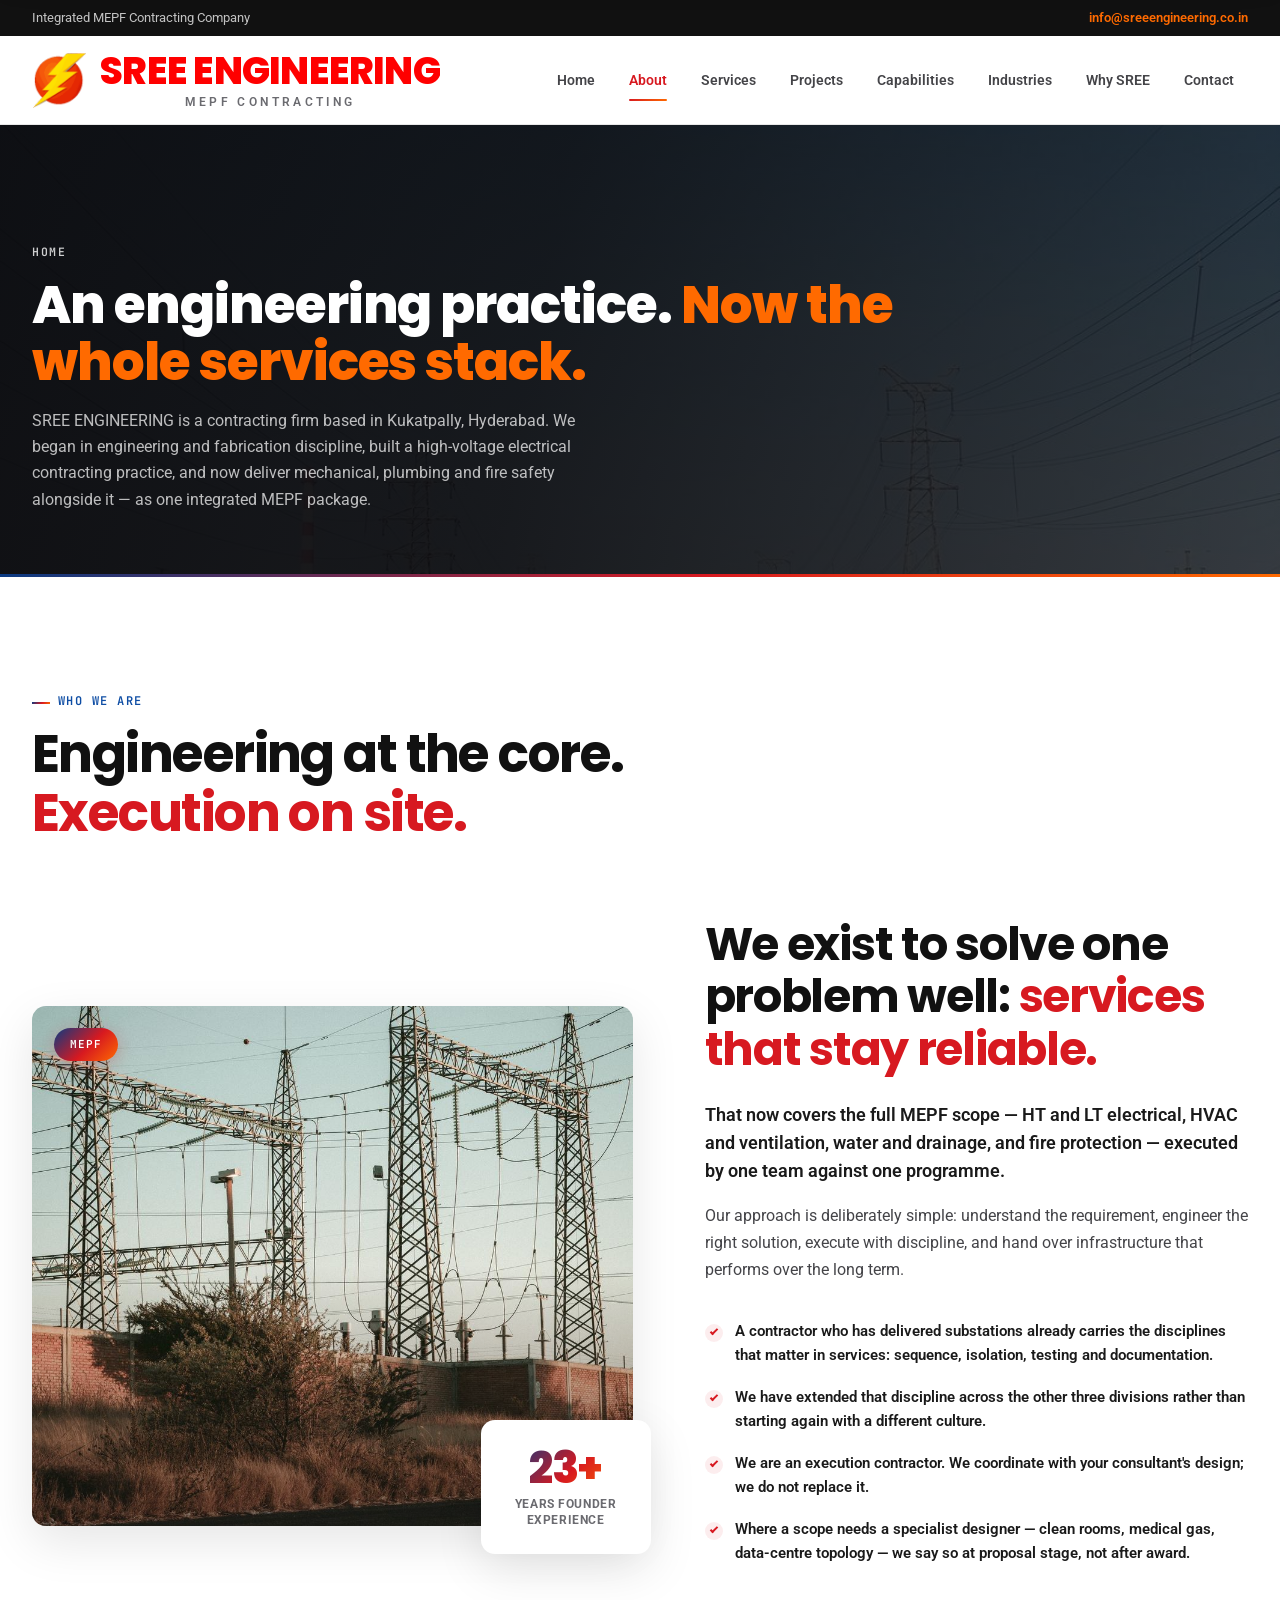
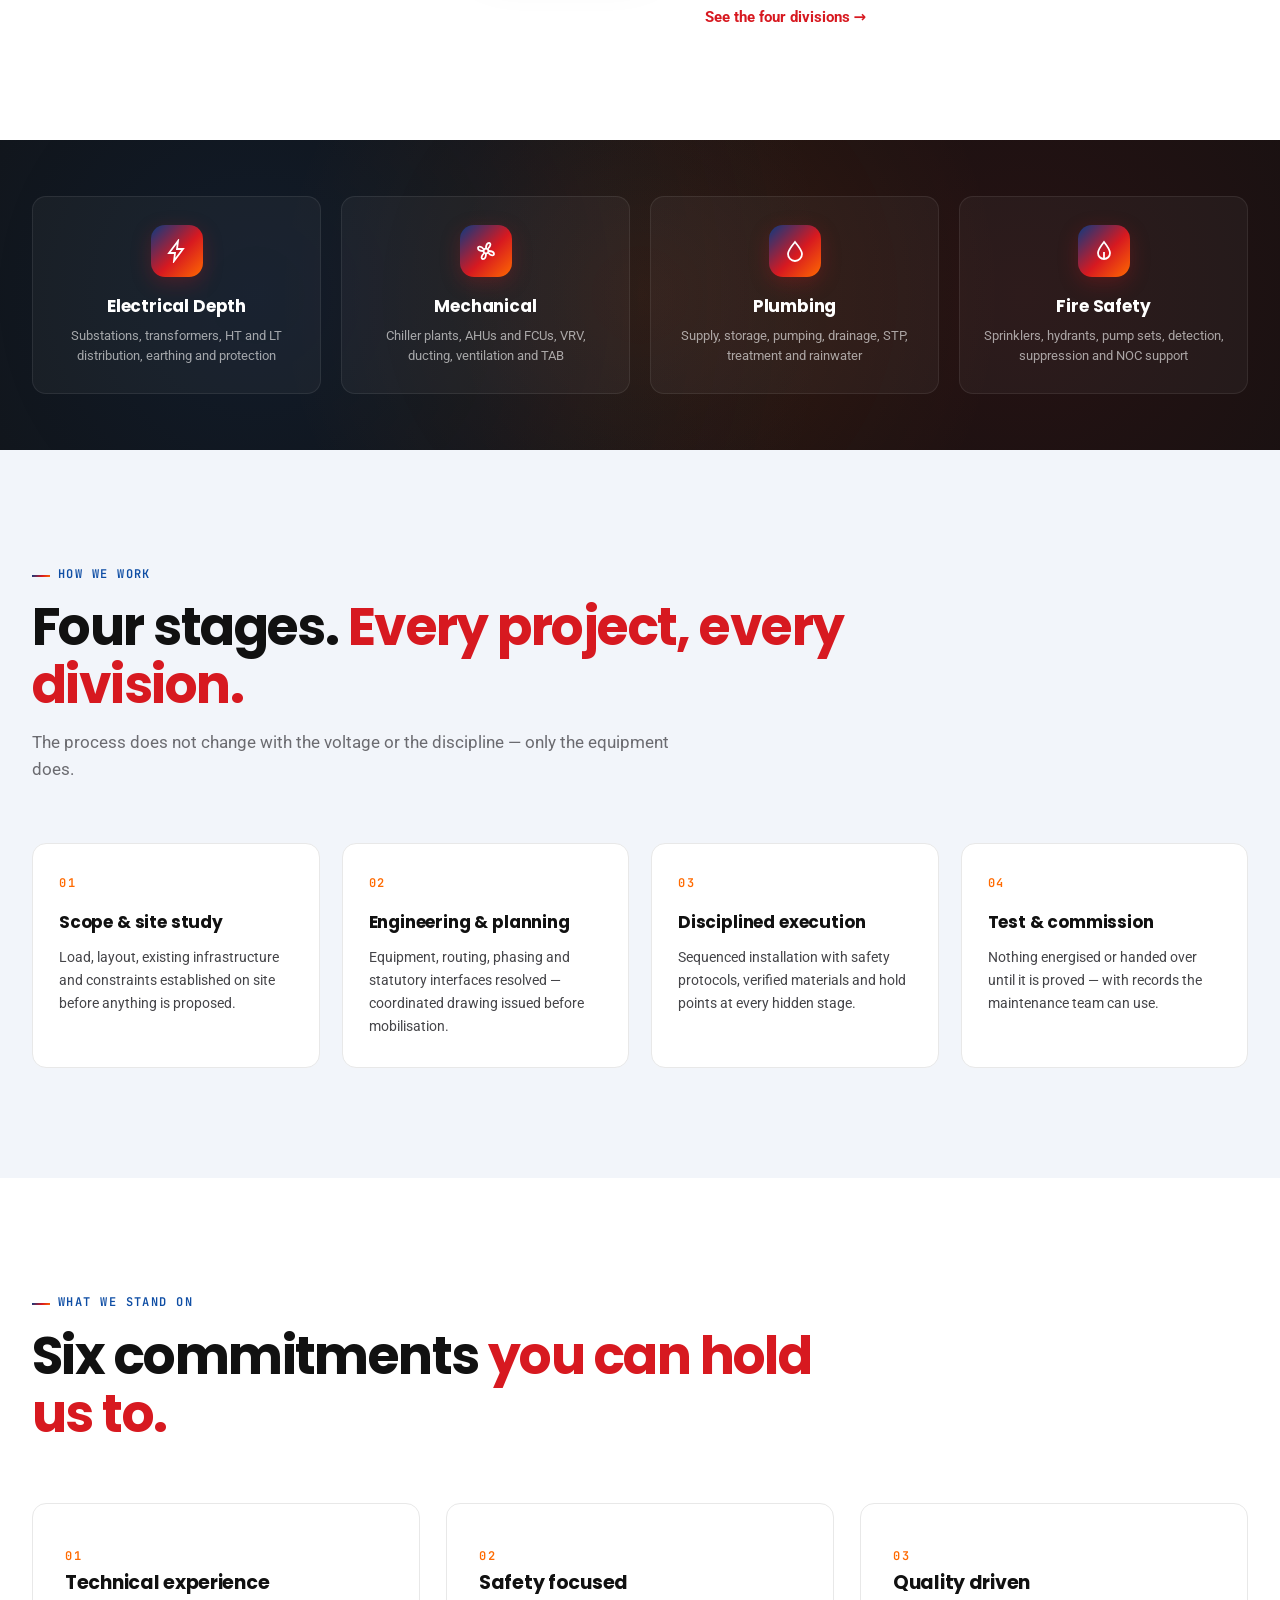
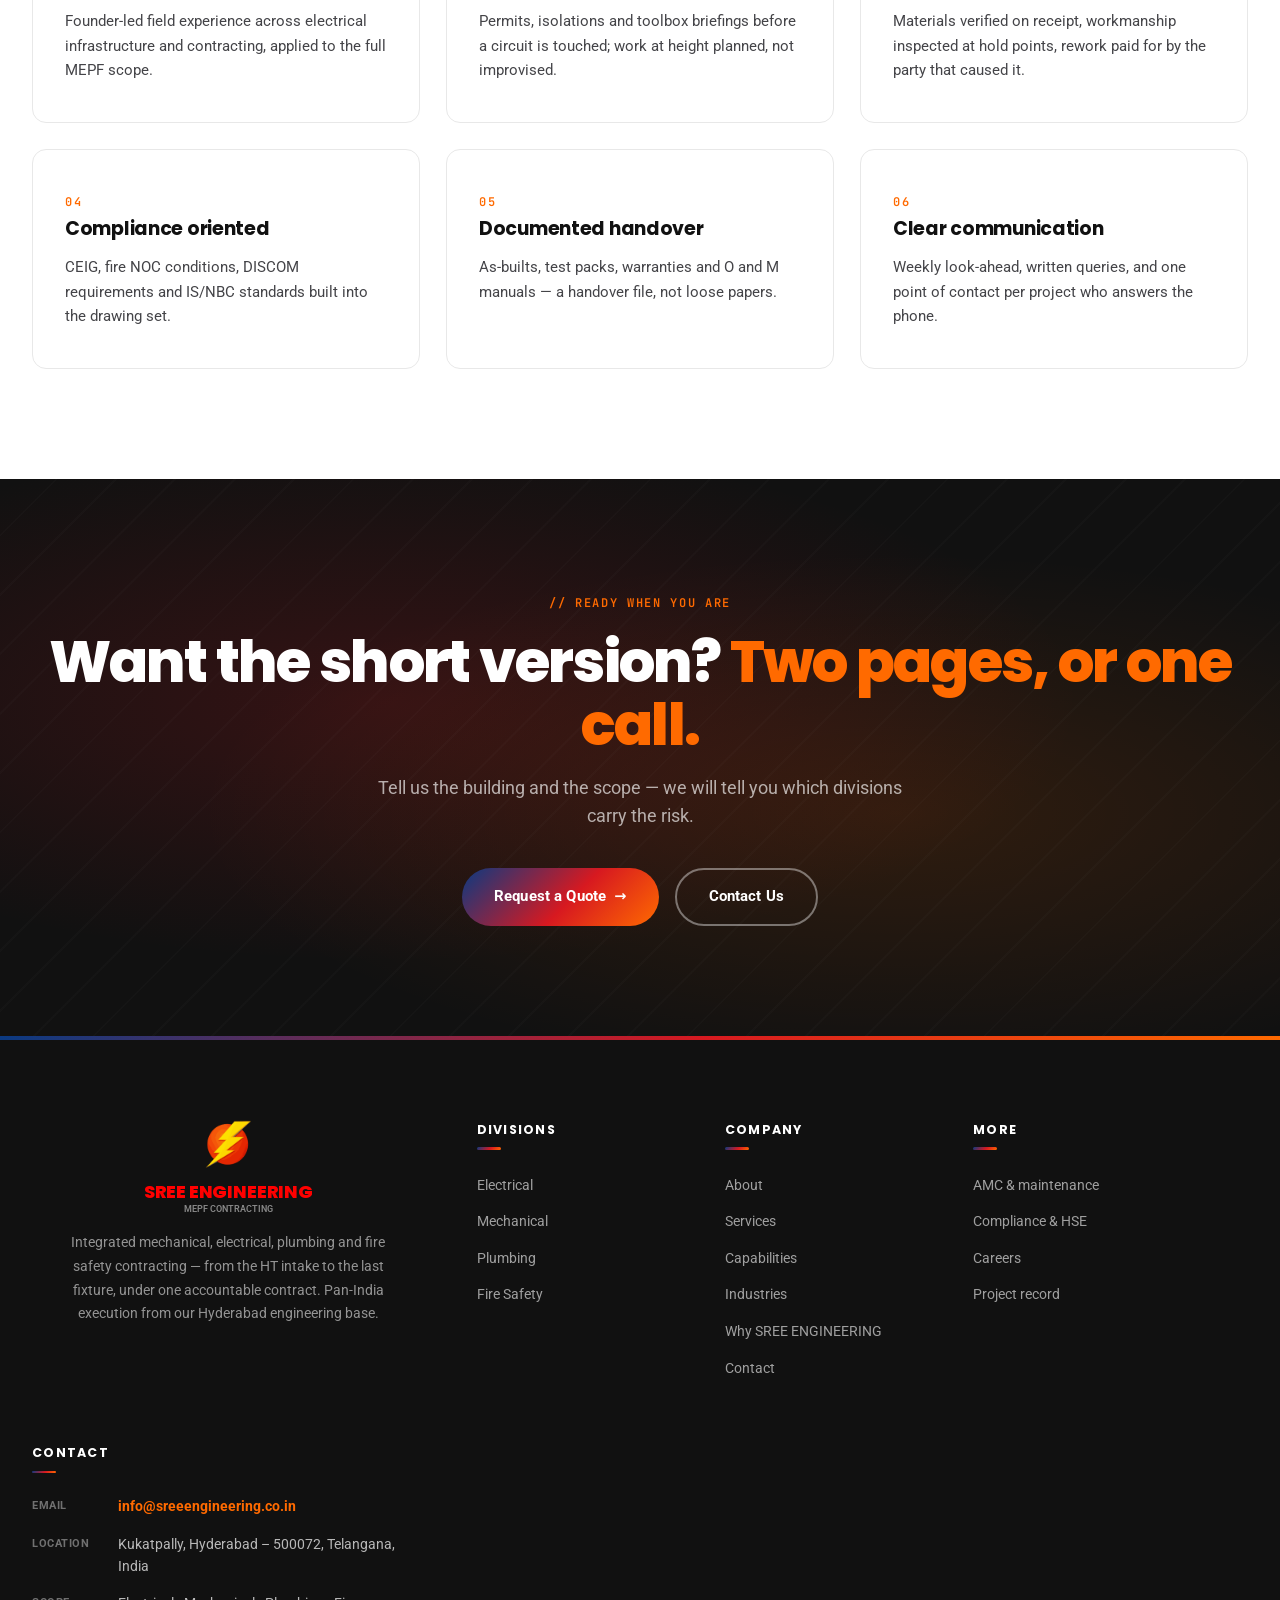
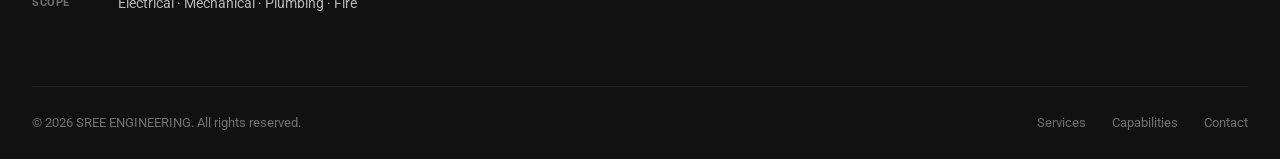
==== commit 2c574160: "Benchmarked rebuild: about.html" ====
--- a/about.html
+++ b/about.html
@@ -32,12 +32,12 @@
       <span class="brand-text"><span class="brand-name">SREE ENGINEERING</span><span class="brand-tag">MEPF Contracting</span></span>
     </a>
     <div class="nav-right">
-      <nav class="nav-links" aria-label="Primary"><a href="index.html">Home</a><a class="active" href="about.html">About</a><a href="services.html">Services</a><a href="capabilities.html">Capabilities</a><a href="industries.html">Industries</a><a href="why-sree.html">Why SREE ENGINEERING</a><a href="contact.html">Contact</a></nav>
+      <nav class="nav-links" aria-label="Primary"><a href="index.html">Home</a><a class="active" href="about.html">About</a><a href="services.html">Services</a><a href="projects.html">Projects</a><a href="capabilities.html">Capabilities</a><a href="industries.html">Industries</a><a href="why-sree.html">Why SREE</a><a href="contact.html">Contact</a></nav>
       <button class="burger" id="burger" aria-label="Open menu"><span></span><span></span><span></span></button>
     </div>
   </div>
 </header>
-<div class="mobile-menu" id="mobileMenu"><a href="index.html">Home</a><a class="active" href="about.html">About</a><a href="services.html">Services</a><a href="capabilities.html">Capabilities</a><a href="industries.html">Industries</a><a href="why-sree.html">Why SREE ENGINEERING</a><a href="contact.html">Contact</a></div>
+<div class="mobile-menu" id="mobileMenu"><a href="index.html">Home</a><a class="active" href="about.html">About</a><a href="services.html">Services</a><a href="projects.html">Projects</a><a href="capabilities.html">Capabilities</a><a href="industries.html">Industries</a><a href="why-sree.html">Why SREE</a><a href="contact.html">Contact</a></div>
 <section class="page-hero">
   <div class="page-hero-img"><img src="assets/img/theirs-1.jpg" alt=""></div>
   <div class="wrap">
@@ -127,6 +127,15 @@
           <li><a href="contact.html">Contact</a></li>
         </ul>
       </div>
+      <div class="foot-col">
+        <h5>More</h5>
+        <ul>
+          <li><a href="amc.html">AMC &amp; maintenance</a></li>
+          <li><a href="compliance.html">Compliance &amp; HSE</a></li>
+          <li><a href="careers.html">Careers</a></li>
+          <li><a href="projects.html">Project record</a></li>
+        </ul>
+      </div>
       <div class="foot-col foot-contact">
         <h5>Contact</h5>
         <div class="row"><span class="k">Email</span><span class="v"><a href="mailto:info@sreeengineering.co.in">info@sreeengineering.co.in</a></span></div>
--- a/assets/mepf.css
+++ b/assets/mepf.css
@@ -6,9 +6,10 @@
 .page-hero{background:var(--charcoal);color:#fff;padding:118px 0 64px;position:relative;overflow:hidden}
 .page-hero-img{position:absolute;inset:0;z-index:0}
 .page-hero-img img{width:100%;height:100%;object-fit:cover;opacity:.34}
-.page-hero::before{content:'';position:absolute;inset:0;z-index:1;
-  background:linear-gradient(100deg,rgba(12,12,15,.94) 0%,rgba(12,12,15,.80) 42%,rgba(15,15,18,.35) 100%)}
-.page-hero::after{content:'';position:absolute;left:0;right:0;bottom:0;height:3px;z-index:2;background:var(--grad)}
+.page-hero::before{content:'';position:absolute;top:0;right:0;bottom:0;left:0;width:auto;height:auto;
+  border-radius:0;z-index:1;background:linear-gradient(100deg,rgba(12,12,15,.94) 0%,rgba(12,12,15,.80) 42%,rgba(15,15,18,.35) 100%)}
+.page-hero::after{content:'';position:absolute;left:0;right:0;bottom:0;top:auto;width:auto;height:3px;
+  border-radius:0;z-index:2;background:var(--grad)}
 .page-hero .wrap{position:relative;z-index:3}
 .page-hero .crumb{color:rgba(255,255,255,.55);font-family:var(--font-m);font-size:11.5px;letter-spacing:.14em;text-transform:uppercase;margin-bottom:16px}
 .page-hero .crumb a{color:rgba(255,255,255,.8)}
@@ -35,3 +36,11 @@
 /* contact form button sits inside the card */
 .form-card .btn{margin-top:6px;width:100%;justify-content:center}
 .form-card form{margin-top:18px}
+
+/* ---- compact capability rail (division paths with longer labels) ---- */
+.cap-rail.compact .cap-node{padding:20px 16px;min-width:104px}
+.cap-rail.compact .cap-node .kv{font-size:17px;letter-spacing:0;white-space:nowrap}
+.cap-rail.compact .cap-node .lbl{font-size:9.5px;letter-spacing:.06em;text-align:center;white-space:nowrap}
+.cap-rail.compact .cap-arrow{padding:0 7px;font-size:15px}
+@media(max-width:700px){.cap-rail.compact .cap-node{padding:14px 12px;min-width:88px}
+ .cap-rail.compact .cap-node .kv{font-size:14px}.cap-rail.compact .cap-node .lbl{font-size:8.5px}}
